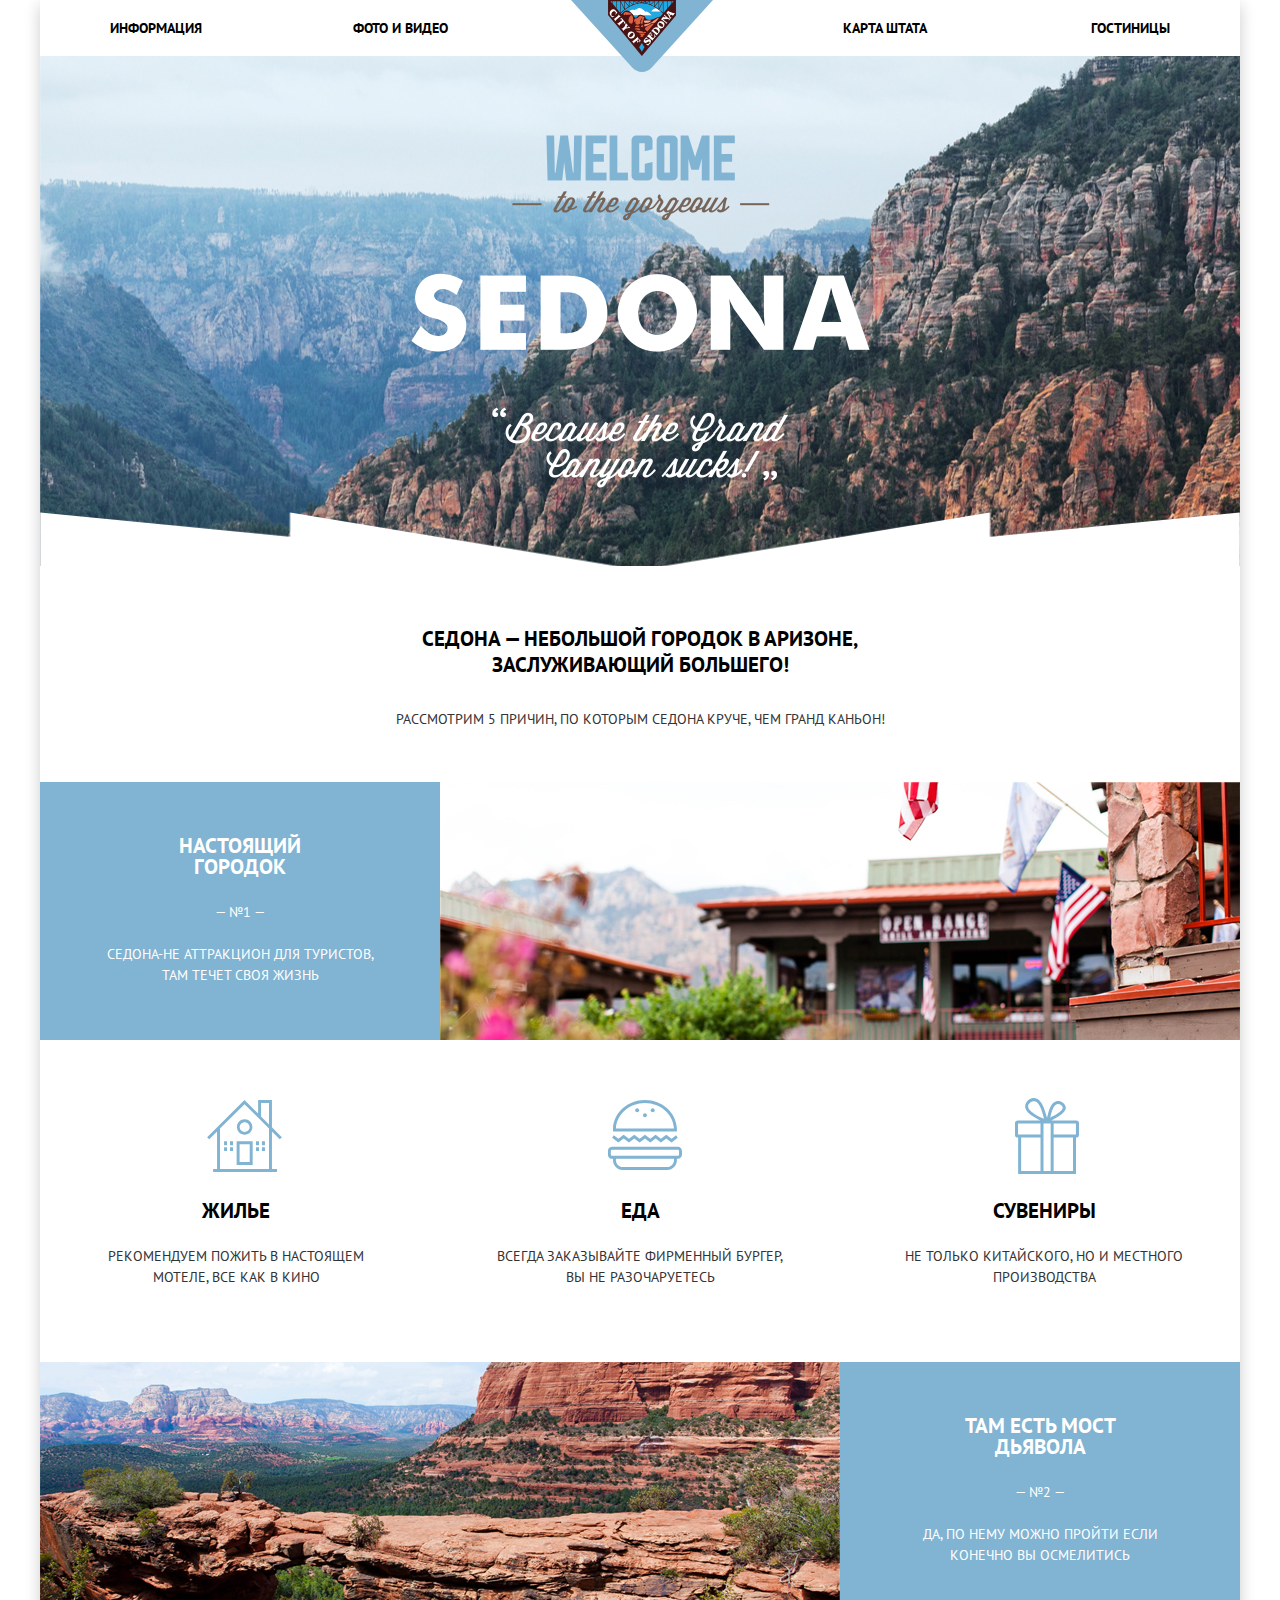
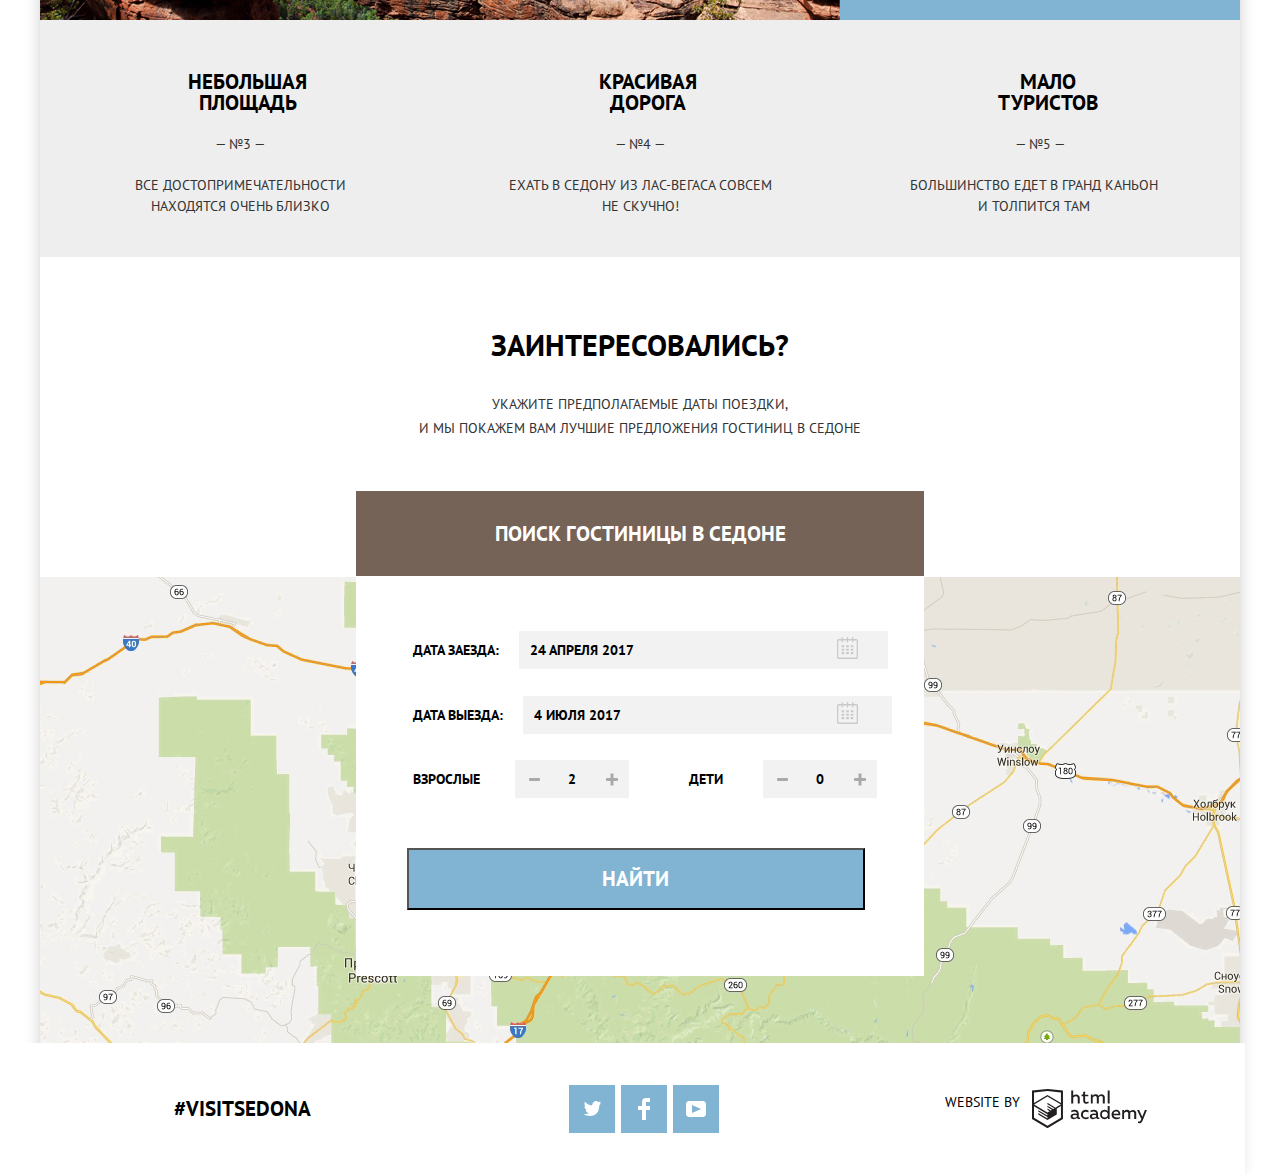
==== index.html @ 325c3c4d "Update index.html" ====
<!DOCTYPE html>
<html lang="ru">
   <head>
      <meta charset="UTF-8">
      <title>sedona</title>
      <link href="https://fonts.googleapis.com/css?family=PT+Sans:400,700&display=swap&subset=cyrillic" rel="stylesheet">
      <link  href="css/normalize.css" rel="stylesheet">
      <link  href="css/style.css" rel="stylesheet">
   </head>
   <body>
      <header class="main-header">
         <div class="main-navigation-wrapper">
            <nav class="main-navigation">
               <ul class="site-navigation">
                  <li class="site-navigation-link"><a href="#">Информация</a></li>
                  <li class="site-navigation-link"><a href="#">Фото и видео</a></li>
                  <li class="site-navigation-link"><a href="#">Карта Штата</a></li>
                  <li class="site-navigation-link"><a href="catalog.html">Гостиницы</a></li>
               </ul>
            </nav>
            <a class="main-header-logo">
            <img src="img/logo-sedona.svg" alt="Логотип Седона">
            </a>
         </div>
      </header>
      <main class="content">
         <h1 class="visually-hidden">"Сайт курортного города Седона"</h1>
         <div class="welcome-block">           
         </div>
         <section class="reasons">
            <h2 class="reasons-title">Седона — небольшой городок в Аризоне, заслуживающий большего!</h2>
            <p class="reasons-text">Расcмотрим 5 причин, по которым седона круче, чем гранд каньон!</p>
         </section>
         <div class="feature-city-info">
            <div class="feature-city">
               <h3 class="feature-city-title">настоящий городок</h3>
               <span class="feature-city-number">— №1 —</span>
               <p class="feature-city-text">седона-не аттракцион для туристов, там течет своя жизнь</p>
            </div>
            <div class="feature-city-picture" aria-label="Местная жизнь"></div>
         </div>
         <div class="feature-item-info">
            <div class="feature-item feature-item-house" >
               <h3 class="feature-title">Жилье</h3>
               <p class="feature-text">Рекомендуем пожить в настоящем мотеле, все как в кино</p>
            </div>
            <div class="feature-item feature-item-present">
               <h3 class="feature-title">Еда</h3>
               <p class="feature-text">Всегда заказывайте фирменный бургер, вы не разочаруетесь</p>
            </div>
            <div class="feature-item feature-item-souvenirs">
               <h3 class="feature-title">Сувениры </h3>
               <p class="feature-text">Не только китайского, но и местного производства </p>
            </div>
         </div>
         <div class="feature-second-info">
            <div class="feature-second-canyon-picture" aria-label="Мост дьявола"></div>
            <div class="feature-second-canyon">
               <h3 class="feature-second-canyon-title">там есть мост дьявола</h3>
               <span class="feature-second-canyon-number">— №2 —</span>
               <p class="feature-second-canyon-text">да, по нему можно пройти если конечно вы осмелитись</p>
            </div>
         </div>
         <div class="feature-second-item-info">
            <div class="feature-second-item">
               <h3 class="feature-second-title">Небольшая площадь</h3>
               <span class="feature-second-number">— №3 —</span>
               <p class="feature-second-text">Все достопримечательности находятся очень близко</p>
            </div>
            <div class="feature-second-item">
               <h3 class="feature-second-title">Красивая дорога</h3>
               <span class="feature-second-number">— №4 —</span>
               <p class="feature-second-text">Ехать в Седону из Лас-Вегаса совсем не скучно!</p>
            </div>
            <div class="feature-second-item">
               <h3 class="feature-second-title">Мало туристов</h3>
               <span class="feature-second-number">— №5 —</span>
               <p class="feature-second-text-tri">Большинство едет в гранд каньон и толпится там </p>
            </div>
         </div>
         <section class="find-hotel">
            <h2 class="visually-hidden">Поиск гостиницы в Седоне</h2>
            <b class="find-hotel-title">Заинтересовались?</b>
            <p class="find-hotel-text">Укажите предполагаемые даты поездки,<br> и мы покажем вам лучшие предложения гостиниц в Седоне</p>
            <div class="modal-hotel-form">
               <button class="find-hotel-button" type="button" aria-label="Закрыть и открыть">Поиск гостиницы в Седоне</button>
               <section class="modal">
                  <h2 class="visually-hidden">Форма поиска гостиницы в Седоне</h2>
                  <form class="hotel-form" action="https://echo.htmlacademy.ru" method="post">
                     <p class="hotel-form-item">
                        <label class="hotel-form-label" for="date-arrival">дата заезда:</label>
                        <input class="hotel-form-input input1" type="text" name="date-arrival" id="date-arrival" placeholder="24 апреля 2017" aria-label="Календарь">
                        <button class="hotel-form-item-calendar-btn" type="button" name="calendar">
                           <svg class="hotel-form-item-calendar-arrival" xmlns="http://www.w3.org/2000/svg" width="21" height="22" viewBox="0 0 21 22">
                              <path d="M19.251 2.025h-2.845V.648c0-.381-.294-.689-.656-.689-.363 0-.656.308-.656.689v1.377h-3.938V.648c0-.381-.294-.689-.655-.689-.363 0-.657.308-.657.689v1.377H5.906V.648c0-.381-.294-.689-.656-.689-.363 0-.657.308-.657.689v1.377H1.75C.784 2.025 0 2.847 0 3.862v16.302C0 21.179.784 22 1.75 22h17.501c.966 0 1.749-.821 1.749-1.836V3.862c0-1.015-.783-1.837-1.749-1.837zm.437 18.139a.448.448 0 0 1-.437.459H1.75a.45.45 0 0 1-.438-.459V3.862a.45.45 0 0 1 .438-.459h2.844v1.378c0 .381.294.689.657.689.362 0 .656-.308.656-.689V3.403h3.938v1.378c0 .381.294.689.657.689.361 0 .655-.308.655-.689V3.403h3.938v1.378c0 .381.293.689.656.689.362 0 .656-.308.656-.689V3.403h2.845c.241 0 .437.206.437.459v16.302z"/>
                              <path d="M4.594 8.225h2.625v2.066H4.594zM4.594 11.668h2.625v2.067H4.594zM4.594 15.112h2.625v2.066H4.594zM9.188 15.112h2.625v2.066H9.188zM9.188 11.668h2.625v2.067H9.188zM9.188 8.225h2.625v2.066H9.188zM13.781 15.112h2.625v2.066h-2.625zM13.781 11.668h2.625v2.067h-2.625zM13.781 8.225h2.625v2.066h-2.625z"/>
                           </svg>
                        </button>
                     </p>
                     <p class="hotel-form-item-info">
                        <label class="hotel-form-label " for="date-departure">Дата выезда:</label>
                        <input class="hotel-form-input input2" type="text" name="date-departure"  id="date-departure" placeholder="4 июля 2017" aria-label="Календарь">
                        <button class="hotel-form-item-calendar-btn" type="button" name="calendar">
                           <svg class="hotel-form-item-calendar-departure" xmlns="http://www.w3.org/2000/svg" height="22" viewBox="0 0 21 22">
                              <path d="M19.251 2.025h-2.845V.648c0-.381-.294-.689-.656-.689-.363 0-.656.308-.656.689v1.377h-3.938V.648c0-.381-.294-.689-.655-.689-.363 0-.657.308-.657.689v1.377H5.906V.648c0-.381-.294-.689-.656-.689-.363 0-.657.308-.657.689v1.377H1.75C.784 2.025 0 2.847 0 3.862v16.302C0 21.179.784 22 1.75 22h17.501c.966 0 1.749-.821 1.749-1.836V3.862c0-1.015-.783-1.837-1.749-1.837zm.437 18.139a.448.448 0 0 1-.437.459H1.75a.45.45 0 0 1-.438-.459V3.862a.45.45 0 0 1 .438-.459h2.844v1.378c0 .381.294.689.657.689.362 0 .656-.308.656-.689V3.403h3.938v1.378c0 .381.294.689.657.689.361 0 .655-.308.655-.689V3.403h3.938v1.378c0 .381.293.689.656.689.362 0 .656-.308.656-.689V3.403h2.845c.241 0 .437.206.437.459v16.302z"/>
                              <path d="M4.594 8.225h2.625v2.066H4.594zM4.594 11.668h2.625v2.067H4.594zM4.594 15.112h2.625v2.066H4.594zM9.188 15.112h2.625v2.066H9.188zM9.188 11.668h2.625v2.067H9.188zM9.188 8.225h2.625v2.066H9.188zM13.781 15.112h2.625v2.066h-2.625zM13.781 11.668h2.625v2.067h-2.625zM13.781 8.225h2.625v2.066h-2.625z"/>
                           </svg>
                        </button>
                     </p>
                     <div class="hotel-form-info">
                        <p class="hotel-form-item-adults">
                           <label class="hotel-form-label" for="adults">взрослые</label>
                        <div class="hotel-form-adults">
                           <button class="hotel-form-button-minus" type="button" aria-label="минус"></button>
                           <input class="hotel-form-input-number" type="text" name="adults" id="adults" placeholder="2">
                           <button class="hotel-form-button-plus" type="button" aria-label="плюс"></button>
                        </div>              
                        <p class="hotel-form-item-children">
                           <label class="hotel-form-label-info" for="children">дети</label>
                        <div class="hotel-form-children">
                           <button class="hotel-form-button-minus" type="button" aria-label="минус"></button>
                           <input class="hotel-form-input-number" type="text" name="children" id="children" placeholder="0">
                           <button class="hotel-form-button-plus" type="button" aria-label="плюс"></button>
                        </div>
                     </div>
                     <button class="hotel-form-submit" type="submit">найти</button>     
                  </form>
                  </section>
            </div>
            <section class="map">
               <h2 class="visually-hidden">Расположение Седоны на карте</h2>
               <div class="map-content" id="map"><span class="visually-hidden">Седона на интерактивной карте</span></div>
               <img class="map-img" src="img/map.jpg" alt="Седона на карте">
            </section>
         </section>
      </main>
      <footer class="main-footer">
         <div class="main-footer-hashtag">
            <a class="main-footer-text" href="#">#visitsedona</a>
         </div>
         <ul class="footer-social">
            <li>
               <a class="social-button" href="#">
                  <span class="visually-hidden">Twitter</span>
                  <svg xmlns="http://www.w3.org/2000/svg" xmlns:xlink="http://www.w3.org/1999/xlink" width="17" height="15" viewBox="0 0 17 15">
                     <path fill="#FFF" d="M10.95.144c1.685-.496 2.984.27 3.577 1.179.673-.231 1.331-.481 2.011-.708a2.345 2.345 0 0 1-.857 1.768c.685.17 1.304-.491 1.304-.491-.169 1-1.006 1.788-1.563 2.024-.231 6.75-3.175 11.217-10.077 11.082h-.446c-.41 0-4.164-.46-4.898-1.887 2.271.196 3.893-.422 4.693-1.177-.96-.3-2.679-.477-2.979-2.95.349.106.564.228 1.19.119C1.705 8.247.374 7.53.448 5.33c.285.328 1.067.536 1.34.472C1.085 5.561-.182 2.442.894.85c1.818 1.854 3.735 3.606 7.152 3.773C8.254 2.33 9.183.793 10.95.144z"/>
                  </svg>
               </a>
            </li>
            <li>
               <a class="social-button" href="#">
                  <span class="visually-hidden">Facebook</span>
                  <svg xmlns="http://www.w3.org/2000/svg" width="12" height="22" viewBox="0 0 12 22">
                     <path fill="#FFF" d="M12 4V0H8a4 4 0 0 0-4 4v4H0v4h4v10h4V12h4V8H8V4h4z"/>
                  </svg>
               </a>
            </li>
            <li>
               <a class="social-button" href="#">
                  <span class="visually-hidden">YouTube</span>
                  <svg xmlns="http://www.w3.org/2000/svg" xmlns:xlink="http://www.w3.org/1999/xlink" width="20" height="16" viewBox="0 0 20 16">
                     <path fill="#FFF" d="M17 0H3C1.35 0 0 1.35 0 3v10c0 1.65 1.35 3 3 3h14c1.65 0 3-1.35 3-3V3c0-1.65-1.35-3-3-3zM6.027 11.998V4.002L15.014 8l-8.987 3.998z"/>
                  </svg>
               </a>
            </li>
         </ul>
         <div class="footer-copyright">
            <span>website by</span>
            <a class="footer-copyright-academy" href="https://htmlacademy.ru/intensive/htmlcss">
               html academy
               <svg id="Layer_1" data-name="Layer 1" xmlns="http://www.w3.org/2000/svg" viewBox="0 0 108.08 36.85">
                  <title>logo-htmlacademy</title>
                  <path d="M44.61,26.88a2,2,0,0,0,.55-0.1v1.33a3.25,3.25,0,0,1-1.18.21,1.67,1.67,0,0,1-1.67-1,4.84,4.84,0,0,1-3.14,1.08c-1.51,0-2.91-.83-2.91-2.55,0-2.13,2-2.79,3.71-2.79a11.08,11.08,0,0,1,2.17.25v-0.3c0-1-.76-1.77-2.19-1.77a7.42,7.42,0,0,0-3,.64v-1.7a10.21,10.21,0,0,1,3.19-.55c2.36,0,3.81,1.12,3.81,3.65v3a0.54,0.54,0,0,0,.49.59h0.17Zm-6.44-1.13A1.35,1.35,0,0,0,39.63,27h0.11a3.39,3.39,0,0,0,2.41-1V24.58a9.72,9.72,0,0,0-1.81-.21c-1,0-2.16.33-2.16,1.38h0Zm12.36-6.11a5,5,0,0,1,2.57.64V22a4.08,4.08,0,0,0-2.3-.7,2.75,2.75,0,1,0,0,5.49,5,5,0,0,0,2.43-.64v1.71a6.27,6.27,0,0,1-2.76.57A4.21,4.21,0,0,1,46,24.51q0-.21,0-0.41a4.32,4.32,0,0,1,4.18-4.46h0.38Zm12.17,7.24a2,2,0,0,0,.55-0.1v1.33a3.25,3.25,0,0,1-1.18.21,1.67,1.67,0,0,1-1.67-1,4.84,4.84,0,0,1-3.14,1.08c-1.51,0-2.91-.83-2.91-2.55,0-2.13,2-2.79,3.71-2.79a11.08,11.08,0,0,1,2.17.25v-0.3c0-1-.76-1.77-2.19-1.77a7.42,7.42,0,0,0-3,.64v-1.7a10.21,10.21,0,0,1,3.19-.55c2.36,0,3.81,1.12,3.81,3.65v3a0.54,0.54,0,0,0,.49.59h0.17Zm-6.44-1.13A1.35,1.35,0,0,0,57.73,27h0.11a3.39,3.39,0,0,0,2.41-1V24.58a9.72,9.72,0,0,0-1.81-.21c-1.06,0-2.16.33-2.16,1.38h0ZM73,16V28.2H71.35V26.88a3.88,3.88,0,0,1-3.19,1.54,4.4,4.4,0,0,1,0-8.78,3.81,3.81,0,0,1,3,1.3V16H73Zm-4.53,5.22a2.76,2.76,0,1,0,0,5.52A2.86,2.86,0,0,0,71.15,25V23A2.91,2.91,0,0,0,68.49,21.27ZM79,19.64c3.31,0,4.46,2.68,3.92,5.09H76.7c0.21,1.5,1.67,2.11,3.19,2.11a6.11,6.11,0,0,0,2.64-.59v1.6a7.14,7.14,0,0,1-3,.57C77,28.42,74.78,27,74.78,24a4.18,4.18,0,0,1,4-4.39H79Zm0.09,1.54a2.28,2.28,0,0,0-2.44,2.1v0.06H81.3A2,2,0,0,0,79.13,21.18Zm5.73,7V19.87h1.65v1a3.81,3.81,0,0,1,2.78-1.27A2.86,2.86,0,0,1,91.89,21a4.12,4.12,0,0,1,2.91-1.33A3.06,3.06,0,0,1,98,23V28.2h-1.9V23.05a1.59,1.59,0,0,0-1.42-1.75H94.42a2.8,2.8,0,0,0-2.07,1.12V28.2h-1.9V23.05A1.59,1.59,0,0,0,89,21.31H88.8a3,3,0,0,0-2.21,1.29v5.63H84.86Zm21.31-8.33h1.9l-3.91,9.46c-0.9,2.17-2.09,2.86-3.35,2.86a4.76,4.76,0,0,1-1.1-.14V30.46a2.86,2.86,0,0,0,.85.12c0.9,0,1.58-.64,2.07-1.9l0.17-.42-4-8.4h2l2.86,6.29ZM38.73,1.46V6.22a3.81,3.81,0,0,1,2.7-1.14,3.25,3.25,0,0,1,3.44,3.4v5.15H43V8.72a1.81,1.81,0,0,0-1.61-2h-0.3a2.93,2.93,0,0,0-2.32,1.39v5.52h-1.9V1.46h1.9ZM49.94,2.31v3h3V6.91h-3v3.81c0,1.1.5,1.46,1.58,1.46a4.49,4.49,0,0,0,1.69-.33v1.6A6.8,6.8,0,0,1,51,13.8a2.55,2.55,0,0,1-2.86-2.74V6.89H46.58V5.26h1.5V2.74Zm5.4,11.31V5.28H57v1A3.81,3.81,0,0,1,59.77,5a2.86,2.86,0,0,1,2.6,1.33A4.12,4.12,0,0,1,65.28,5,3.06,3.06,0,0,1,68.44,8.4v5.21h-1.9V8.46a1.59,1.59,0,0,0-1.42-1.75H64.89a2.8,2.8,0,0,0-2.07,1.12v5.78h-1.9V8.46A1.59,1.59,0,0,0,59.5,6.71H59.27A3,3,0,0,0,57.06,8v5.63H55.34ZM71.17,1.45H73V13.6H71.17V1.45ZM14.71,0H14.55L0,1.54V28.21l14.55,8.66,14.55-8.66V1.54Zm12.5,27.1L14.55,34.64,1.9,27.12V16.18l12.59,7.5V25L5.86,19.9v1.31l8.68,5.21v1.39L5.87,22.65V24l8.68,5.21,8.75-5.24V18.31L27.2,16V27.12Zm0-12.53-3.48,2-1.6,1L14.51,13v1.31L21,18.23H21l-0.14.09-1,.54-5.37-3.2V17l4.24,2.52-1,.67-3.2-1.9v1.31l2.1,1.24L14.5,22.1,2,14.65,14.51,7.11Zm0-1.32L14.49,5.76,1.91,13.25v-10L14.56,1.92,27.21,3.25v10h0Z" transform="translate(0 -0.02)" fill="#231f20"/>
               </svg>
            </a>
         </div>
      </footer>
      <script src="js/script.js"></script>
   </body>
</html>
---- css/style.css ----
body {
   padding: 0px;
   font-family: 'PT Sans', Arial, sans-serif;
   font-size: 14px;
   line-height: 21px;
   text-transform: uppercase;
   width: 1200px;
   margin: 0 auto;
   background-color: #fff;
   box-shadow: 0px 5px 15px 0 rgba(0, 1, 1, 0.2);
}

a {
   text-decoration: none;
}

.main-navigation-wrapper {
   width: 100%;
}

.main-navigation {
   width: 1060px;
   margin: 0 auto;
}

.site-navigation {
   list-style: none;
   margin: 0 auto;
   padding: 15px 0;
   display: flex;
   flex-wrap: wrap;
   text-align: center;
}

.site-navigation-link {
   width: 243px;
}

.site-navigation-link:nth-child(1) {
   text-align: left;
}

.site-navigation-link:nth-child(2) {
   margin-right: 44px;
   text-align: left;
}

.site-navigation-link:nth-child(3) {
   margin-left: 44px;
   text-align: right;
}

.site-navigation-link:nth-child(4) {
   text-align: right;
}

.site-navigation a {
   color: #000000;
   line-height: 26px;
   display: block;
   white-space: nowrap;
}

.site-navigation a:hover {
   color: #81b3d2;
}

.site-navigation a:active {
   color: #b2b2b2;
   position: absolute left;
}

.site-navigation-link {
   font-weight: 700;
   line-height: 26px;
   text-align: center;
}

.main-header-logo {
   position: absolute;
   top: 0;
   left: 50%;
   margin-left: -69px;
   width: 142px;
   height: 71px;
}

.welcome-block {
   min-height: 510px;
   background: url("../img/polygon.png") 50% 101% no-repeat, url("../img/welcome.png") 50% 50% no-repeat, url("../img/first.jpg") 0 20% no-repeat;
   margin-bottom: 60px;
}

.visually-hidden {
   position: absolute;
   clip: rect(0, 0, 0, 0);
   padding: 0;
   border: 0;
   margin: -1px;
   height: 1px;
   width: 1px;
   overflow: hidden;
   white-space: nowrap;
   clip-path: inset(100%);
}

.reasons {
   text-align: center;
   margin-bottom: 50px;
}

.reasons-title {
   font-size: 21px;
   line-height: 26px;
   width: 445px;
   padding: 0;
   margin: 0 auto 28px;
}

.reasons-text {
   font-size: 14px;
   line-height: 26px;
   color: #333333;
   margin: 0;
}

.feature-city-info {
   display: flex;
   margin-bottom: 60px;
   margin: 0;
}

.feature-city {
   padding: 53px 0 54px;
   width: 400px;
   text-align: center;
   background-color: #81b3d2;
}

.feature-city-title {
   font-size: 21px;
   line-height: 21px;
   width: 200px;
   margin: 0 auto;
   padding: 0;
   color: #ffffff;
}

.feature-city-number {
   display: block;
   color: #333333;
   padding-top: 25px;
   padding-bottom: 21px;
   color: #ffffff;
}

.feature-city-text {
   color: #ffffff;
   width: 290px;
   margin: 0 auto;
   padding: 0;
}

.feature-city-picture {
   width: 800px;
   background-image: url("../img/hotel.jpg");
}

.feature-item-info {
   display: flex;
   margin-bottom: 60px;
   justify-content: space-between;
}

.feature-item {
   text-align: center;
   padding-top: 160px;
   position: relative;
   margin: 0;
}

.feature-item-house::before {
   content: "";
   background-image: url(../img/icon-1.svg);
   background-repeat: no-repeat;
   position: absolute;
   top: 60px;
   left: 167px;
   width: 75px;
   height: 72px;
}

.feature-item-present::before {
   content: "";
   background-image: url(../img/icon-2.svg);
   position: absolute;
   background-repeat: no-repeat;
   top: 60px;
   left: 164px;
   width: 75px;
   height: 76px;
}

.feature-item-souvenirs::before {
   content: "";
   background-image: url(../img/icon-3.svg);
   position: absolute;
   background-repeat: no-repeat;
   top: 58px;
   right: 150px;
   width: 75px;
   height: 76px;
}

.feature-title {
   font-size: 21px;
   line-height: 21px;
   display: block;
   width: 125px;
   margin: 0 auto 25px;
}

.feature-text {
   color: #333333;
   width: 292px;
   padding-left: 50px;
   padding-right: 50px;
}

.feature-second-info {
   display: flex;
   text-align: center;
}

.feature-second-canyon {
   width: 400px;
   padding: 53px 0 54px;
   text-align: center;
   background-color: #81b3d2;
}

.feature-second-canyon-title {
   font-size: 21px;
   line-height: 21px;
   width: 151px;
   margin: 0 auto;
   padding: 0;
   color: #ffffff;
}

.feature-second-canyon-number {
   display: block;
   color: #333333;
   padding-top: 25px;
   padding-bottom: 21px;
   color: #ffffff;
}

.feature-second-canyon-text {
   display: inline-table;
   color: #ffffff;
   width: 300px;
   margin: 0 auto;
   padding: 0;
}

.feature-second-canyon-picture {
   width: 800px;
   background-image: url("../img/canyon.jpg");
}

.feature-second-item-info {
   display: flex;
   margin-bottom: 70px;
   justify-content: space-between;
   background-color: #eeeeee;
}

.feature-second-item {
   text-align: center;
   width: 400px;
   margin-bottom: 10px;
   padding: 30px 65px;
}

.feature-second-title {
   font-size: 21px;
   line-height: 21px;
   width: 125px;
   padding-left: 80px;
}

.feature-second-number {
   color: #333333;
}

.feature-second-text {
   color: #333333;
   margin: 0;
   margin-top: 20px;
}

.feature-second-text-tri {
   color: #333333;
   margin: 0;
   width: 258px;
   margin-top: 20px;
}

.find-hotel {
   text-align: center;
}

.find-hotel-title {
   font-size: 30px;
   line-height: 36px;
}

.find-hotel-text {
   line-height: 24px;
   color: #333333;
   content: none;
   padding-top: 15px;
}

.modal-hotel-form {
   position: relative;
   width: 568px;
   margin-left: auto;
   margin-right: auto;
   padding-top: 37px;
   
}

.find-hotel-button {
   font-size: 21px;
   line-height: 26px;
   color: #ffffff;
   text-transform: uppercase;
   background-color: #766357;
   border: none;
   font-weight: 700;
   padding: 30px;
   width: 100%;
}

.find-hotel-button:hover {
   background-color: #604e43;
}

.find-hotel-button:active {
   color: #857871;
}

.hotel-form {
   position: absolute;
   width: 568px;
   margin: 0;
   top: 122px;
   background: #ffffff;
   z-index: 1;
   height: 400px;
}

.hotel-form-item {
   display: flex;
   align-items: center;
   padding-top: 41px;
}

.hotel-form-label {
   line-height: 26px;
   font-weight: 700;
   align-items: center;
   padding-left: 57px;
}

.hotel-form-label-info {
    width: 114px;
    line-height: 26px;
    font-weight: 700;
}

.hotel-form-input::input-placeholder {
   text-transform: uppercase;
}

.hotel-form-input::placeholder {
   color: #000000;
}

.hotel-form-input {
   line-height: 26px;
   font-weight: bold;
   width: 347px;
   height: 38px;
   font-size: 14px;
   padding: 0 11px;
   text-transform: uppercase;
   border: none; 
   margin-left: 20px;
   position: relative;
   background-color: #f2f2f2;

}

.hotel-form-input:hover {
   background-color: #ebebeb;
}

.hotel-form-input:focus {
   background-color: transparent;
   outline: none;
   border: 2px solid #e5e5e5;
}

.hotel-form-item-calendar-btn {
   position: absolute;
   border: none;
    width: 21;
   height: 22;
   right: 60px;
   background-color: transparent;
}

.hotel-form-item-calendar-btn path {
   fill: #cacaca;
}

.hotel-form-item-calendar-btn:hover path {
   fill: #0b0b0b;
}

.hotel-form-item-calendar-btn:active path {
   fill: #81b3d2;
}


.hotel-form-info {
   display: flex;
   align-items: center;
   padding-top: 4px;
}

.hotel-form-item-info {
   display: flex;
   align-items: center;
   margin-top: 27px;
}

.hotel-form-button-minus {
   width: 38px;
   height: 38px;
   border: none;
   background-color: #f2f2f2;
   position: relative;
   font-size: 14px;
}

.hotel-form-button-minus:before {
   content: "";
   position: absolute;
   width: 11px;
   height: 3px;
   border-radius: 1px;
   background-color: #a9a9a9;
   left: 14px;
   top: 18px;
}

.hotel-form-button-minus:hover::before,
.hotel-form-button-minus:hover::after,
.hotel-form-button-minus:focus::before,
.hotel-form-button-minus:focus::after {
  background-color: #000000;
}

.hotel-form-button-minus:active::before,
.hotel-form-button-minus:active::after {
  background-color: #81b3d2;
}


.hotel-form-button-minus:focus:before {
  color:  #81b3d2;
}


.hotel-form-button-plus {
   width: 38px;
   height: 38px;
   border: none;
   background-color: #f2f2f2;
   position: relative;
   font-size: 14px;
}

.hotel-form-button-plus::before {
   content: "";
   position: absolute;
   width: 12px;
   height: 3px;
   background-color: #a9a9a9;
   border-radius: 1px;
   left: 13px;
   top: 18px;
}

.hotel-form-button-plus::after {
    content: "";
   position: absolute;
   width: 12px;
   height: 3px;
   background-color: #a9a9a9;
   left: 13px;
   top: 18px;
   transform: rotate(90deg);
}

.hotel-form-button-plus:hover::before,
.hotel-form-button-plus:hover::after,
.hotel-form-button-plus:focus::before,
.hotel-form-button-plus:focus::after {
  background-color: #000000;
}

.hotel-form-button-plus:active::before,
.hotel-form-button-plus:active::after {
  background-color: #81b3d2;
}


.hotel-form-item-adults {
   display: flex;
}

.hotel-form-adults {
   width: 114px;
   display: flex;
   margin-left: 35px;
}

.hotel-form-input-number::placeholder {
   color: #000000;
}

.hotel-form-input-number {
   width: 38px;
   border: none;
   font-weight: bold;
   background-color: #f2f2f2;
   text-align: center;
}

.hotel-form-item-children {
   display: flex;
   margin-left: 20px; 
}

.hotel-form-children {
   width: 114px;
   display: flex;
}


.hotel-form-submit {
   font-size: 21px;
   line-height: 26px;
   color: #ffffff;
   text-transform: uppercase;
   background-color: #81b3d2;
   font-weight: 700;
   margin-top: 42px;
   padding: 16px 48px;
   width: 458px;
   margin-right: 9\px;

}

.hotel-form-submit:hover {
   background-color: #669ec0;
}

.hotel-form-submit:active {
   color: #88b6d1;
}

.search__map-wrapper {
  margin-top: 47px;
  overflow: hidden;
}

.map {
  position: relative;
  min-height: 593px;
  background-color: #f2f2f2;
  overflow-x: hidden;
}

.map-content {
  width: 100%;
  height: 100%;
  min-height: 593px;
}

.map-img {
  position: absolute;
  top: 0;
  display: block;
  width: 1200px;
  max-width: inherit;
  height: 593px;
}

.main-footer {
   position: absolute;
   display: flex;
   margin-top: 10px;
   padding: 22px 0;
   align-items: center;
   z-index: 1;
   height: 87px;
   margin: -127px;
   padding-left: 128px;
   background-color: #ffffff;
}

.main-footer-catalog {
   display: flex;
   margin-top: 15px;
   height: 87px;
   align-items: center;
}

.main-footer-hashtag {
   width: 400px;
   margin: 0 auto;
}

.main-footer-text {
   font-size: 21px;
   line-height: 26px;
   color: #000000;
   font-weight: 700;
   margin-left: 133px;
}

.footer-social ul {
   margin: 0;
}

.footer-social {
   list-style: none;
   width: 400px;
   display: flex;
   flex-wrap: wrap;
   padding: 0;
   list-style: none;
   margin: 0 auto;
   justify-content: center;
}

.social-button {
   display: flex;
   align-items: center;
   justify-content: center;
   width: 46px;
   height: 48px;
   margin-left: 6px;
   background-color: #81b3d2;
}

.footer-social a:hover {
   background-color: #669ec0;
}

.hotel-form-submit a:active {
   background-color: #5496bd;
}

.footer-copyright {
   width: 300px;
   margin: 0 auto;
   display: flex;
   margin-left: 104px;
}

.footer-copyright-academy {
   width: 115px;
   height: 40px;
   display: block;
   font-size: 0;
   margin-left: 12px;
}


.social-button {
   color: #ffffff;
}

.footer-copyright {
   text-align: center;
   line-height: 26px;

}

.footer-copyright-academy:hover path {
   fill: #81b3d2;
}

.footer-copyright-academy:active path {
   fill: #bdbbbc;
}


.filters {
   display: flex;
   background-image: url(../img/filter.jpg);
   height: 215px;
   color: #ffffff;
}

.filters-options {
   padding: 28px 45px 35px 72px;
}

.filters-options-title {
   line-height: 21px;
   font-size: 16px;
   margin-left: 3px;
}

.filters-options-item label {
   position: relative;
   display: block;
   cursor: pointer;
   user-select: none;
}

.filter-input-checkbox:checked+label::after {
   content: "";
   position: absolute;
   top: -1px;
   left: -38px;
   width: 32px;
   height: 25px;
   background-image: url("../img/checkbox-on.svg");
   background-repeat: no-repeat;
   background-position: 0 0;
}

.filters-options-label::after {
   content: "";
   position: absolute;
   top: -1px;
   left: -38px;
   width: 32px;
   height: 25px;
   background-image: url("../img/checkbox-off.svg");
   background-repeat: no-repeat;
   background-position: 0 0;
}

.filters-options-item {
   margin-left: 40px;
   margin-top: 24px;
}

.filters-options-label {
   font-size: 16px;
}

.filter-range {
   width: 330px;
   text-transform: uppercase;
   margin-left: auto;
   padding-top: 26px;
   padding-right: 72px;
}

.filter-range-title {
   margin-bottom: 9px;
   font-weight: bold;
   font-size: 16px;
   line-height: 21px;
}

.filters-options-input {
   display: none;
}

.hotel-form-input:focus {
    height: 34px;
    padding: 0 9px;
}

.price-controls {
   position: relative;
   height: 36px;
   margin-bottom: 20px;
   font-size: 0;
   border: 2px solid #ffffff;
   border-radius: 2px;
}

.price-controls::after {
   content: "";
   position: absolute;
   top: 50%;
   left: 50%;
   width: 2px;
   height: 22px;
   background: #ffffff;
   transform: translate(-50%, -50%);
}

.price-controls label {
   display: inline-block;
   font-size: 14px;
   line-height: 38px;
   vertical-align: top;
   cursor: pointer;
}

.price-controls .min-price,
.price-controls .max-price {
   width: 90px;
   padding-left: 65px;
}

.price-controls input {
   width: 50px;
   margin: 0;
   color: inherit;
   font: inherit;
   background: none;
   border: none;
}

.range-controls {
   position: relative;
   margin-bottom: 32px;
}

.range-controls .scale {
   height: 2px;
   background: rgba(255, 255, 255, 0.3);
}

.range-controls .bar {
   width: 80%;
   height: 2px;
   background: #ffffff;
}

.range-toggle {
   position: absolute;
   top: -9px;
   width: 4px;
   height: 4px;
   background: #ababab;
   border: 8px solid #ffffff;
   border-radius: 50%;
   box-shadow: 0 2px 1px 0 rgba(0, 1, 1, 0.2);
   cursor: pointer;
}

.range-toggle:hover {
   background: #1c4f80;
}

.range-toggle-min {
   left: 0;
}

.range-toggle-max {
   left: 80%;
}

.btn-transparent {
   display: block;
   margin: 0 auto;
   padding: 6px 35px;
   font-size: 14px;
   line-height: 20px;
   color: #ffffff;
   text-transform: uppercase;
   background: transparent;
   border: 2px solid #ffffff;
   border-radius: 2px;
   cursor: pointer;
}

.btn-transparent:hover {
   color: #000000;
   background: #ffffff;
}

.site-navigation-link.active a {
   color: #766357;
}

.hotels {
   display: flex;
   height: 86px;
   padding-left: 73px;
   padding-top: 12px;
   align-items: baseline;
}

.hotels-sort {
   display: flex;
   align-items: center;
   font-size: 26px;
   line-height: 26px;
}

.hotels-sort-title {
   font-size: 21px;
   line-height: 26px;
   font-weight: bold;
}

.hotels-sort-count {
   font-weight: bold;
   font-size: 21px;
   padding-left: 5px;
}

.hotels-sort-list {
   list-style: none;
   display: block;
   display: flex;
   padding: 0;
   margin-left: 10px;
   align-items: baseline;
}

.hotels-sort-list-title {
   font-size: 12px;
   font-weight: 400;
   padding-left: 49px;
}

.hotels-sort-list li:nth-child(2) {
   margin: -29px;
}

.hotels-sort-list li:nth-child(3) {
   margin: 8px;
}


.hotels-sort-item a {
   font-size: 12px;
   color: rgba(0, 0, 0, 0.3);
   margin: 0 30px;
   border-bottom: 1px dotted #81b3d2;
   padding: 30px 0 0 0px;
}

.hotels-sort-link.active {
    color: #81b3d2;
    border-bottom: none;
}

.hotels-sort-link.active {
   color: #81b3d2;
}

.hotels-sort-item a:hover {
   color: #81b3d2;
}

.hotels-sort-item a:active {
   color: #000000;
}

.hotels-sort-updown {
   margin-left: auto;
   padding-right: 73px;
}

.hotels-sort-updown a:last-child {
   display: inline-block;
   vertical-align: baseline;
   margin-left: 12px;
}

.hotels-sort-updown path {
   fill: #cacaca;
}

.hotels-sort-updown-up:hover path {
   fill: #231f20;
}

.hotels-sort-updown-up:active path {
   fill: #81b3d2;
}

.hotels-sort-updown-down.active path {
   fill: #81b3d2;
}

.hotels-sort-updown-down:hover path {
   fill: #231f20;
}

.hotels-sort-updown-down:active path {
   fill: #81b3d2;
}

.catalog-list {
   margin: 0;
   padding: 0;
}

.catalog-item {
   display: flex;
   list-style: none;
   padding: 30px 74px;
   padding-top: 23px;
   padding-bottom: 29px;
   border-top: 1px solid #e5e5e5;
   border-bottom: 1px solid #e5e5e5;
}

.catalog-item:nth-child(1) {
   border-top: 1px solid #e5e5e5;
}

.catalog-item-photo {
   width: 136px;
   height: 90px;
}

.catalog-item-title-opisaniye {
   margin-left: 30px;
}

.catalog-item-title {
   font-size: 21px;
   line-height: 26px;
   font-weight: bold;
   margin: -5px auto;
   margin-bottom: 8px;
}

.catalog-item-title a {
   color: #000000;
}

.catalog-item-title a:hover {
   color: #81b3d2;
}

.catalog-item-title a:active {
   color: #b2b2b2;
}

.catalog-item-hotel {
   color: #333333;
}

.catalog-item-price {
   color: #333333;
   padding-left: 35px;
}

.catalog-item-links {
   display: flex;
   padding-top: 12px;
}

.catalog-item-more {
   font-size: 14px;
   line-height: 21px;
   color: #ffffff;
   text-transform: uppercase;
   background-color: #81b3d2;
   border: none;
   height: 17px;
   font-weight: bold;
   display: block;
   margin-right: 3px;
   padding: 6px 18px;
}

.catalog-item-book {
   font-size: 14px;
   line-height: 21px;
   color: #ffffff;
   text-transform: uppercase;
   background-color: #766357;
   border: none;
   height: 17px;
   font-weight: bold;
   display: block;
   padding: 6px 16px;
}

.catalog-item-more:hover {
   background-color: #669ec0;
}

.catalog-item-more:active {
   color: #88b6d1;
}

.catalog-item-rating {
   min-height: 95px;
   padding-right: 73px;
   padding-left: 522px;
   display: flex;
   flex-direction: column;
   justify-content: space-around;
   align-items: flex-end;
}

.catalog-item-rating-star {
   order: -1;
   display: flex;

}

.catalog-item-rating-star-img {
   width: 18px;
   height: 17px;
   background-image: url("../img/star.svg");
   background-repeat: no-repeat;
   padding-left: 5px;
}

.catalog-item-rating b {
   width: 110px;
   height: 27px;
   text-align: center;
   font-weight: normal;
   font-size: 14px;
   line-height: 21px;
   color: #666666;
   background-color: #f2f2f2;
   display: flex;
   align-items: center;
   justify-content: center;
   margin-top: 35px;
}


.catalog-item-book:hover {
   background-color: #604e43;
}

.catalog-item-book:active {
   color: #857871;
}
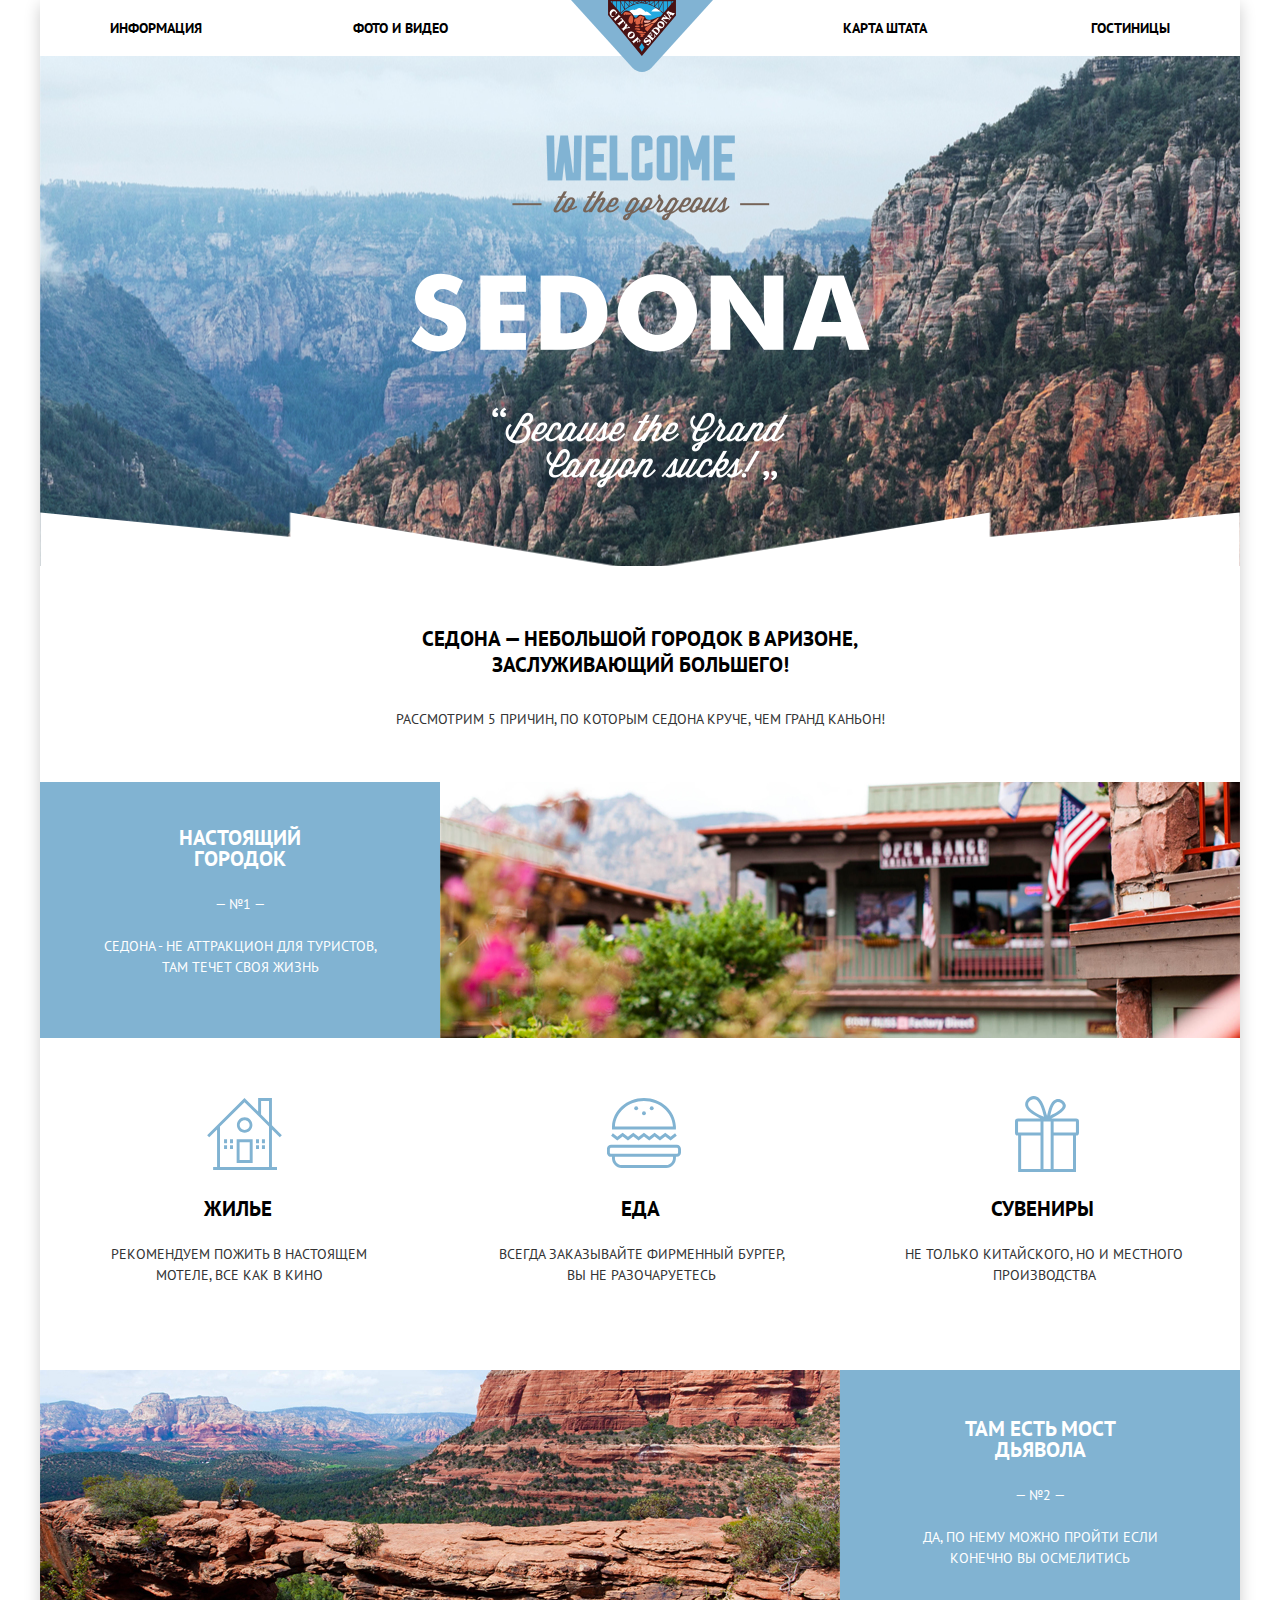
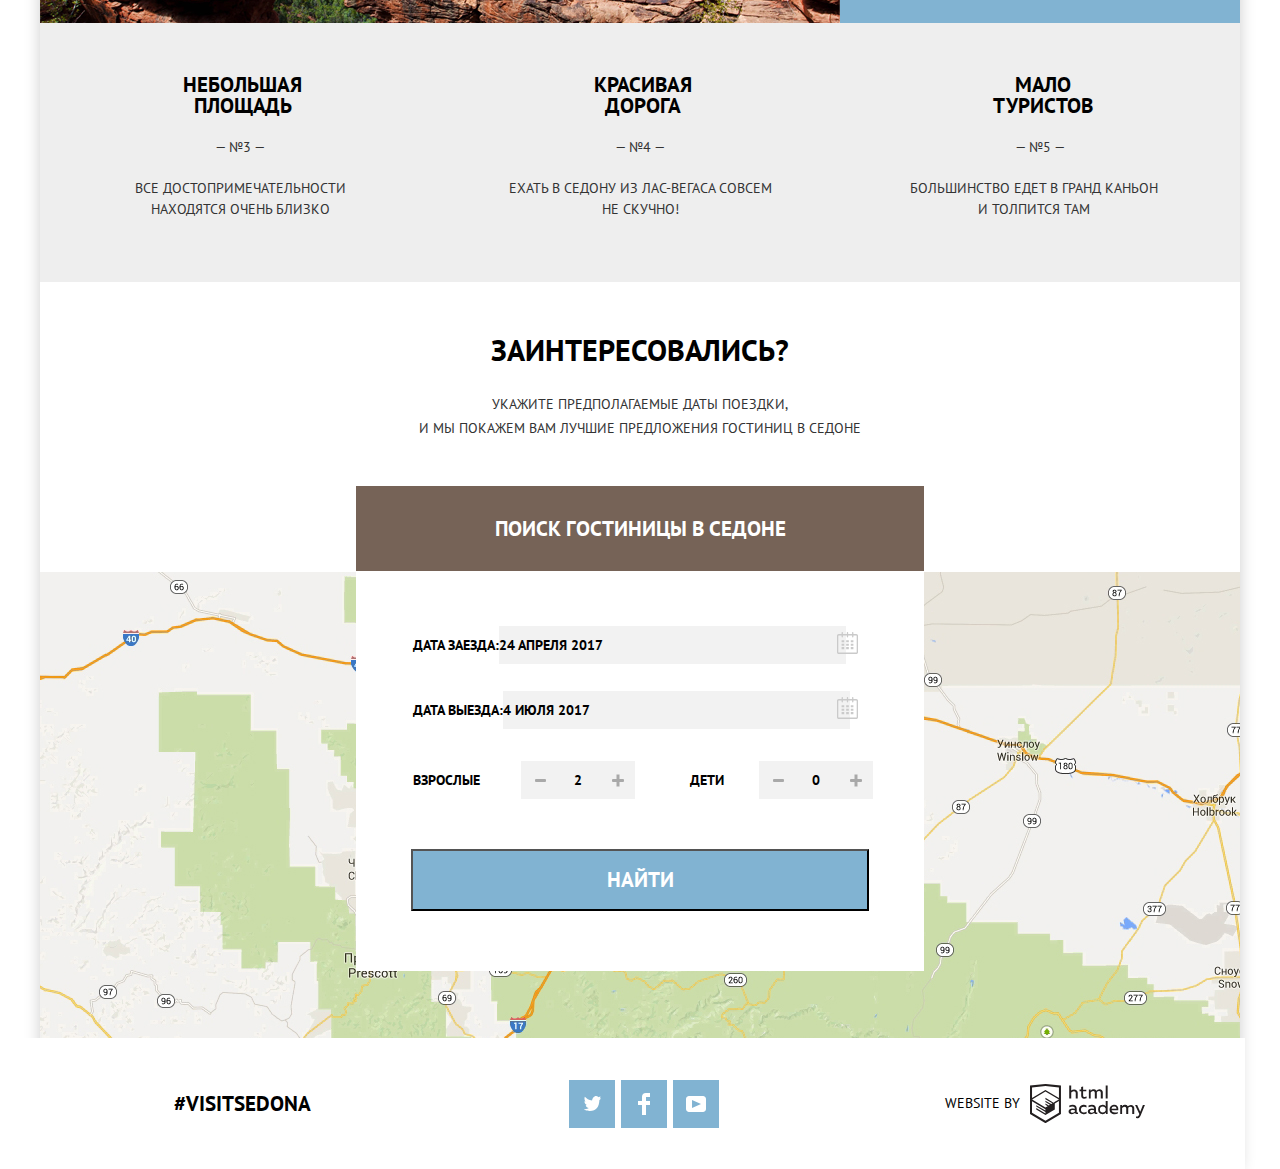
==== commit d5ba9087: "Update index.html" ====
--- a/index.html
+++ b/index.html
@@ -35,7 +35,7 @@
             <div class="feature-city">
                <h3 class="feature-city-title">настоящий городок</h3>
                <span class="feature-city-number">— №1 —</span>
-               <p class="feature-city-text">седона-не аттракцион для туристов, там течет своя жизнь</p>
+               <p class="feature-city-text">седона - не аттракцион для туристов, там течет своя жизнь</p>
             </div>
             <div class="feature-city-picture" aria-label="Местная жизнь"></div>
          </div>
@@ -167,7 +167,6 @@
          <div class="footer-copyright">
             <span>website by</span>
             <a class="footer-copyright-academy" href="https://htmlacademy.ru/intensive/htmlcss">
-               html academy
                <svg id="Layer_1" data-name="Layer 1" xmlns="http://www.w3.org/2000/svg" viewBox="0 0 108.08 36.85">
                   <title>logo-htmlacademy</title>
                   <path d="M44.61,26.88a2,2,0,0,0,.55-0.1v1.33a3.25,3.25,0,0,1-1.18.21,1.67,1.67,0,0,1-1.67-1,4.84,4.84,0,0,1-3.14,1.08c-1.51,0-2.91-.83-2.91-2.55,0-2.13,2-2.79,3.71-2.79a11.08,11.08,0,0,1,2.17.25v-0.3c0-1-.76-1.77-2.19-1.77a7.42,7.42,0,0,0-3,.64v-1.7a10.21,10.21,0,0,1,3.19-.55c2.36,0,3.81,1.12,3.81,3.65v3a0.54,0.54,0,0,0,.49.59h0.17Zm-6.44-1.13A1.35,1.35,0,0,0,39.63,27h0.11a3.39,3.39,0,0,0,2.41-1V24.58a9.72,9.72,0,0,0-1.81-.21c-1,0-2.16.33-2.16,1.38h0Zm12.36-6.11a5,5,0,0,1,2.57.64V22a4.08,4.08,0,0,0-2.3-.7,2.75,2.75,0,1,0,0,5.49,5,5,0,0,0,2.43-.64v1.71a6.27,6.27,0,0,1-2.76.57A4.21,4.21,0,0,1,46,24.51q0-.21,0-0.41a4.32,4.32,0,0,1,4.18-4.46h0.38Zm12.17,7.24a2,2,0,0,0,.55-0.1v1.33a3.25,3.25,0,0,1-1.18.21,1.67,1.67,0,0,1-1.67-1,4.84,4.84,0,0,1-3.14,1.08c-1.51,0-2.91-.83-2.91-2.55,0-2.13,2-2.79,3.71-2.79a11.08,11.08,0,0,1,2.17.25v-0.3c0-1-.76-1.77-2.19-1.77a7.42,7.42,0,0,0-3,.64v-1.7a10.21,10.21,0,0,1,3.19-.55c2.36,0,3.81,1.12,3.81,3.65v3a0.54,0.54,0,0,0,.49.59h0.17Zm-6.44-1.13A1.35,1.35,0,0,0,57.73,27h0.11a3.39,3.39,0,0,0,2.41-1V24.58a9.72,9.72,0,0,0-1.81-.21c-1.06,0-2.16.33-2.16,1.38h0ZM73,16V28.2H71.35V26.88a3.88,3.88,0,0,1-3.19,1.54,4.4,4.4,0,0,1,0-8.78,3.81,3.81,0,0,1,3,1.3V16H73Zm-4.53,5.22a2.76,2.76,0,1,0,0,5.52A2.86,2.86,0,0,0,71.15,25V23A2.91,2.91,0,0,0,68.49,21.27ZM79,19.64c3.31,0,4.46,2.68,3.92,5.09H76.7c0.21,1.5,1.67,2.11,3.19,2.11a6.11,6.11,0,0,0,2.64-.59v1.6a7.14,7.14,0,0,1-3,.57C77,28.42,74.78,27,74.78,24a4.18,4.18,0,0,1,4-4.39H79Zm0.09,1.54a2.28,2.28,0,0,0-2.44,2.1v0.06H81.3A2,2,0,0,0,79.13,21.18Zm5.73,7V19.87h1.65v1a3.81,3.81,0,0,1,2.78-1.27A2.86,2.86,0,0,1,91.89,21a4.12,4.12,0,0,1,2.91-1.33A3.06,3.06,0,0,1,98,23V28.2h-1.9V23.05a1.59,1.59,0,0,0-1.42-1.75H94.42a2.8,2.8,0,0,0-2.07,1.12V28.2h-1.9V23.05A1.59,1.59,0,0,0,89,21.31H88.8a3,3,0,0,0-2.21,1.29v5.63H84.86Zm21.31-8.33h1.9l-3.91,9.46c-0.9,2.17-2.09,2.86-3.35,2.86a4.76,4.76,0,0,1-1.1-.14V30.46a2.86,2.86,0,0,0,.85.12c0.9,0,1.58-.64,2.07-1.9l0.17-.42-4-8.4h2l2.86,6.29ZM38.73,1.46V6.22a3.81,3.81,0,0,1,2.7-1.14,3.25,3.25,0,0,1,3.44,3.4v5.15H43V8.72a1.81,1.81,0,0,0-1.61-2h-0.3a2.93,2.93,0,0,0-2.32,1.39v5.52h-1.9V1.46h1.9ZM49.94,2.31v3h3V6.91h-3v3.81c0,1.1.5,1.46,1.58,1.46a4.49,4.49,0,0,0,1.69-.33v1.6A6.8,6.8,0,0,1,51,13.8a2.55,2.55,0,0,1-2.86-2.74V6.89H46.58V5.26h1.5V2.74Zm5.4,11.31V5.28H57v1A3.81,3.81,0,0,1,59.77,5a2.86,2.86,0,0,1,2.6,1.33A4.12,4.12,0,0,1,65.28,5,3.06,3.06,0,0,1,68.44,8.4v5.21h-1.9V8.46a1.59,1.59,0,0,0-1.42-1.75H64.89a2.8,2.8,0,0,0-2.07,1.12v5.78h-1.9V8.46A1.59,1.59,0,0,0,59.5,6.71H59.27A3,3,0,0,0,57.06,8v5.63H55.34ZM71.17,1.45H73V13.6H71.17V1.45ZM14.71,0H14.55L0,1.54V28.21l14.55,8.66,14.55-8.66V1.54Zm12.5,27.1L14.55,34.64,1.9,27.12V16.18l12.59,7.5V25L5.86,19.9v1.31l8.68,5.21v1.39L5.87,22.65V24l8.68,5.21,8.75-5.24V18.31L27.2,16V27.12Zm0-12.53-3.48,2-1.6,1L14.51,13v1.31L21,18.23H21l-0.14.09-1,.54-5.37-3.2V17l4.24,2.52-1,.67-3.2-1.9v1.31l2.1,1.24L14.5,22.1,2,14.65,14.51,7.11Zm0-1.32L14.49,5.76,1.91,13.25v-10L14.56,1.92,27.21,3.25v10h0Z" transform="translate(0 -0.02)" fill="#231f20"/>
--- a/css/style.css
+++ b/css/style.css
@@ -127,11 +127,11 @@
 .feature-city-info {
    display: flex;
    margin-bottom: 60px;
+   height: 256px;
    margin: 0;
 }
 
 .feature-city {
-   padding: 53px 0 54px;
    width: 400px;
    text-align: center;
    background-color: #81b3d2;
@@ -144,6 +144,7 @@
    margin: 0 auto;
    padding: 0;
    color: #ffffff;
+   padding-top: 45px;
 }
 
 .feature-city-number {
@@ -163,12 +164,12 @@
 
 .feature-city-picture {
    width: 800px;
-   background-image: url("../img/hotel.jpg");
+   background: url("../img/hotel.jpg") 50% 51%;
 }
 
 .feature-item-info {
    display: flex;
-   margin-bottom: 60px;
+   margin-bottom: 70px;
    justify-content: space-between;
 }
 
@@ -223,7 +224,7 @@
 .feature-text {
    color: #333333;
    width: 292px;
-   padding-left: 50px;
+   padding-left: 53px;
    padding-right: 50px;
 }
 
@@ -234,7 +235,7 @@
 
 .feature-second-canyon {
    width: 400px;
-   padding: 53px 0 54px;
+   padding: 48px 0 54px;
    text-align: center;
    background-color: #81b3d2;
 }
@@ -274,12 +275,13 @@
    margin-bottom: 70px;
    justify-content: space-between;
    background-color: #eeeeee;
+   margin: 0;
+   padding-bottom: 32px;
 }
 
 .feature-second-item {
    text-align: center;
    width: 400px;
-   margin-bottom: 10px;
    padding: 30px 65px;
 }
 
@@ -287,7 +289,7 @@
    font-size: 21px;
    line-height: 21px;
    width: 125px;
-   padding-left: 80px;
+   padding-left: 75px;
 }
 
 .feature-second-number {
@@ -309,6 +311,7 @@
 
 .find-hotel {
    text-align: center;
+   padding-top: 50px;
 }
 
 .find-hotel-title {
@@ -320,7 +323,7 @@
    line-height: 24px;
    color: #333333;
    content: none;
-   padding-top: 15px;
+   padding-top: 10px;
 }
 
 .modal-hotel-form {
@@ -328,8 +331,7 @@
    width: 568px;
    margin-left: auto;
    margin-right: auto;
-   padding-top: 37px;
-   
+   padding-top: 32px;
 }
 
 .find-hotel-button {
@@ -353,15 +355,36 @@
 }
 
 .hotel-form {
+   -webkit-transition: 0.6s;
+   -o-transition: 0.6s;
+   transition: 0.6s;
+   -webkit-transform: scaley(1);
+   -ms-transform: scaley(1);
+   transform: scaley(1);
+   -webkit-transform-origin: 50% 0;
+   -ms-transform-origin: 50% 0;
+   transform-origin: 50% 0;
    position: absolute;
    width: 568px;
    margin: 0;
-   top: 122px;
+   top: 117px;
    background: #ffffff;
    z-index: 1;
    height: 400px;
 }
 
+.modal-show {
+   display: block;
+   -webkit-transform: scaley(0);
+   -ms-transform: scaley(0);
+   transform: scaley(0);
+}
+
+.modal-error {
+   -webkit-animation: shake 0.7s;
+   animation: shake 0.7s;
+}
+
 .hotel-form-item {
    display: flex;
    align-items: center;
@@ -376,9 +399,9 @@
 }
 
 .hotel-form-label-info {
-    width: 114px;
-    line-height: 26px;
-    font-weight: 700;
+   width: 114px;
+   line-height: 26px;
+   font-weight: 700;
 }
 
 .hotel-form-input::input-placeholder {
@@ -397,11 +420,11 @@
    font-size: 14px;
    padding: 0 11px;
    text-transform: uppercase;
-   border: none; 
-   margin-left: 20px;
+   border: none;
+   padding-left: 36px;
+   padding: 0;
    position: relative;
    background-color: #f2f2f2;
-
 }
 
 .hotel-form-input:hover {
@@ -417,7 +440,7 @@
 .hotel-form-item-calendar-btn {
    position: absolute;
    border: none;
-    width: 21;
+   width: 21;
    height: 22;
    right: 60px;
    background-color: transparent;
@@ -435,11 +458,10 @@
    fill: #81b3d2;
 }
 
-
 .hotel-form-info {
    display: flex;
    align-items: center;
-   padding-top: 4px;
+   padding-top: 10px;
 }
 
 .hotel-form-item-info {
@@ -472,19 +494,17 @@
 .hotel-form-button-minus:hover::after,
 .hotel-form-button-minus:focus::before,
 .hotel-form-button-minus:focus::after {
-  background-color: #000000;
+   background-color: #000000;
 }
 
 .hotel-form-button-minus:active::before,
 .hotel-form-button-minus:active::after {
-  background-color: #81b3d2;
-}
-
+   background-color: #81b3d2;
+}
 
 .hotel-form-button-minus:focus:before {
-  color:  #81b3d2;
-}
-
+   color: #81b3d2;
+}
 
 .hotel-form-button-plus {
    width: 38px;
@@ -507,7 +527,7 @@
 }
 
 .hotel-form-button-plus::after {
-    content: "";
+   content: "";
    position: absolute;
    width: 12px;
    height: 3px;
@@ -521,14 +541,13 @@
 .hotel-form-button-plus:hover::after,
 .hotel-form-button-plus:focus::before,
 .hotel-form-button-plus:focus::after {
-  background-color: #000000;
+   background-color: #000000;
 }
 
 .hotel-form-button-plus:active::before,
 .hotel-form-button-plus:active::after {
-  background-color: #81b3d2;
-}
-
+   background-color: #81b3d2;
+}
 
 .hotel-form-item-adults {
    display: flex;
@@ -537,7 +556,7 @@
 .hotel-form-adults {
    width: 114px;
    display: flex;
-   margin-left: 35px;
+   margin-left: 41px;
 }
 
 .hotel-form-input-number::placeholder {
@@ -554,14 +573,14 @@
 
 .hotel-form-item-children {
    display: flex;
-   margin-left: 20px; 
+   margin-left: 15px;
 }
 
 .hotel-form-children {
    width: 114px;
    display: flex;
-}
-
+   margin-left: -5px;
+}
 
 .hotel-form-submit {
    font-size: 21px;
@@ -573,8 +592,6 @@
    margin-top: 42px;
    padding: 16px 48px;
    width: 458px;
-   margin-right: 9\px;
-
 }
 
 .hotel-form-submit:hover {
@@ -586,30 +603,30 @@
 }
 
 .search__map-wrapper {
-  margin-top: 47px;
-  overflow: hidden;
+   margin-top: 47px;
+   overflow: hidden;
 }
 
 .map {
-  position: relative;
-  min-height: 593px;
-  background-color: #f2f2f2;
-  overflow-x: hidden;
+   position: relative;
+   min-height: 593px;
+   background-color: #f2f2f2;
+   overflow-x: hidden;
 }
 
 .map-content {
-  width: 100%;
-  height: 100%;
-  min-height: 593px;
+   width: 100%;
+   height: 100%;
+   min-height: 593px;
 }
 
 .map-img {
-  position: absolute;
-  top: 0;
-  display: block;
-  width: 1200px;
-  max-width: inherit;
-  height: 593px;
+   position: absolute;
+   top: 0;
+   display: block;
+   width: 1200px;
+   max-width: inherit;
+   height: 593px;
 }
 
 .main-footer {
@@ -683,6 +700,8 @@
    margin: 0 auto;
    display: flex;
    margin-left: 104px;
+   text-align: center;
+   line-height: 26px;
 }
 
 .footer-copyright-academy {
@@ -690,18 +709,15 @@
    height: 40px;
    display: block;
    font-size: 0;
-   margin-left: 12px;
-}
-
+   margin-left: 10px;
+}
+
+.footer-copyright span {
+      padding-top: 6px;
+}
 
 .social-button {
    color: #ffffff;
-}
-
-.footer-copyright {
-   text-align: center;
-   line-height: 26px;
-
 }
 
 .footer-copyright-academy:hover path {
@@ -711,7 +727,6 @@
 .footer-copyright-academy:active path {
    fill: #bdbbbc;
 }
-
 
 .filters {
    display: flex;
@@ -774,8 +789,8 @@
    width: 330px;
    text-transform: uppercase;
    margin-left: auto;
-   padding-top: 26px;
-   padding-right: 72px;
+   padding-top: 28px;
+   padding-right: 60px;
 }
 
 .filter-range-title {
@@ -790,8 +805,8 @@
 }
 
 .hotel-form-input:focus {
-    height: 34px;
-    padding: 0 9px;
+   height: 34px;
+   padding: 0 9px;
 }
 
 .price-controls {
@@ -824,7 +839,7 @@
 
 .price-controls .min-price,
 .price-controls .max-price {
-   width: 90px;
+   width: 85px;
    padding-left: 65px;
 }
 
@@ -879,8 +894,8 @@
 
 .btn-transparent {
    display: block;
-   margin: 0 auto;
-   padding: 6px 35px;
+   margin-left: 89px;
+   padding: 6px 30px;
    font-size: 14px;
    line-height: 20px;
    color: #ffffff;
@@ -902,9 +917,9 @@
 
 .hotels {
    display: flex;
-   height: 86px;
    padding-left: 73px;
    padding-top: 12px;
+   padding-bottom: 18px;
    align-items: baseline;
 }
 
@@ -949,7 +964,6 @@
 .hotels-sort-list li:nth-child(3) {
    margin: 8px;
 }
-
 
 .hotels-sort-item a {
    font-size: 12px;
@@ -960,8 +974,8 @@
 }
 
 .hotels-sort-link.active {
-    color: #81b3d2;
-    border-bottom: none;
+   color: #81b3d2;
+   border-bottom: none;
 }
 
 .hotels-sort-link.active {
@@ -1065,8 +1079,11 @@
 
 .catalog-item-price {
    color: #333333;
-   padding-left: 35px;
-}
+   display: inline-block;
+   width: 142px;
+   text-align: center;
+}
+
 
 .catalog-item-links {
    display: flex;
@@ -1084,7 +1101,7 @@
    font-weight: bold;
    display: block;
    margin-right: 3px;
-   padding: 6px 18px;
+   padding: 5px 18px;
 }
 
 .catalog-item-book {
@@ -1097,7 +1114,7 @@
    height: 17px;
    font-weight: bold;
    display: block;
-   padding: 6px 16px;
+   padding: 5px 16px;
 }
 
 .catalog-item-more:hover {
@@ -1111,7 +1128,7 @@
 .catalog-item-rating {
    min-height: 95px;
    padding-right: 73px;
-   padding-left: 522px;
+   padding-left: 527px;
    display: flex;
    flex-direction: column;
    justify-content: space-around;
@@ -1121,7 +1138,7 @@
 .catalog-item-rating-star {
    order: -1;
    display: flex;
-
+   margin: -5px;
 }
 
 .catalog-item-rating-star-img {
@@ -1147,7 +1164,6 @@
    margin-top: 35px;
 }
 
-
 .catalog-item-book:hover {
    background-color: #604e43;
 }
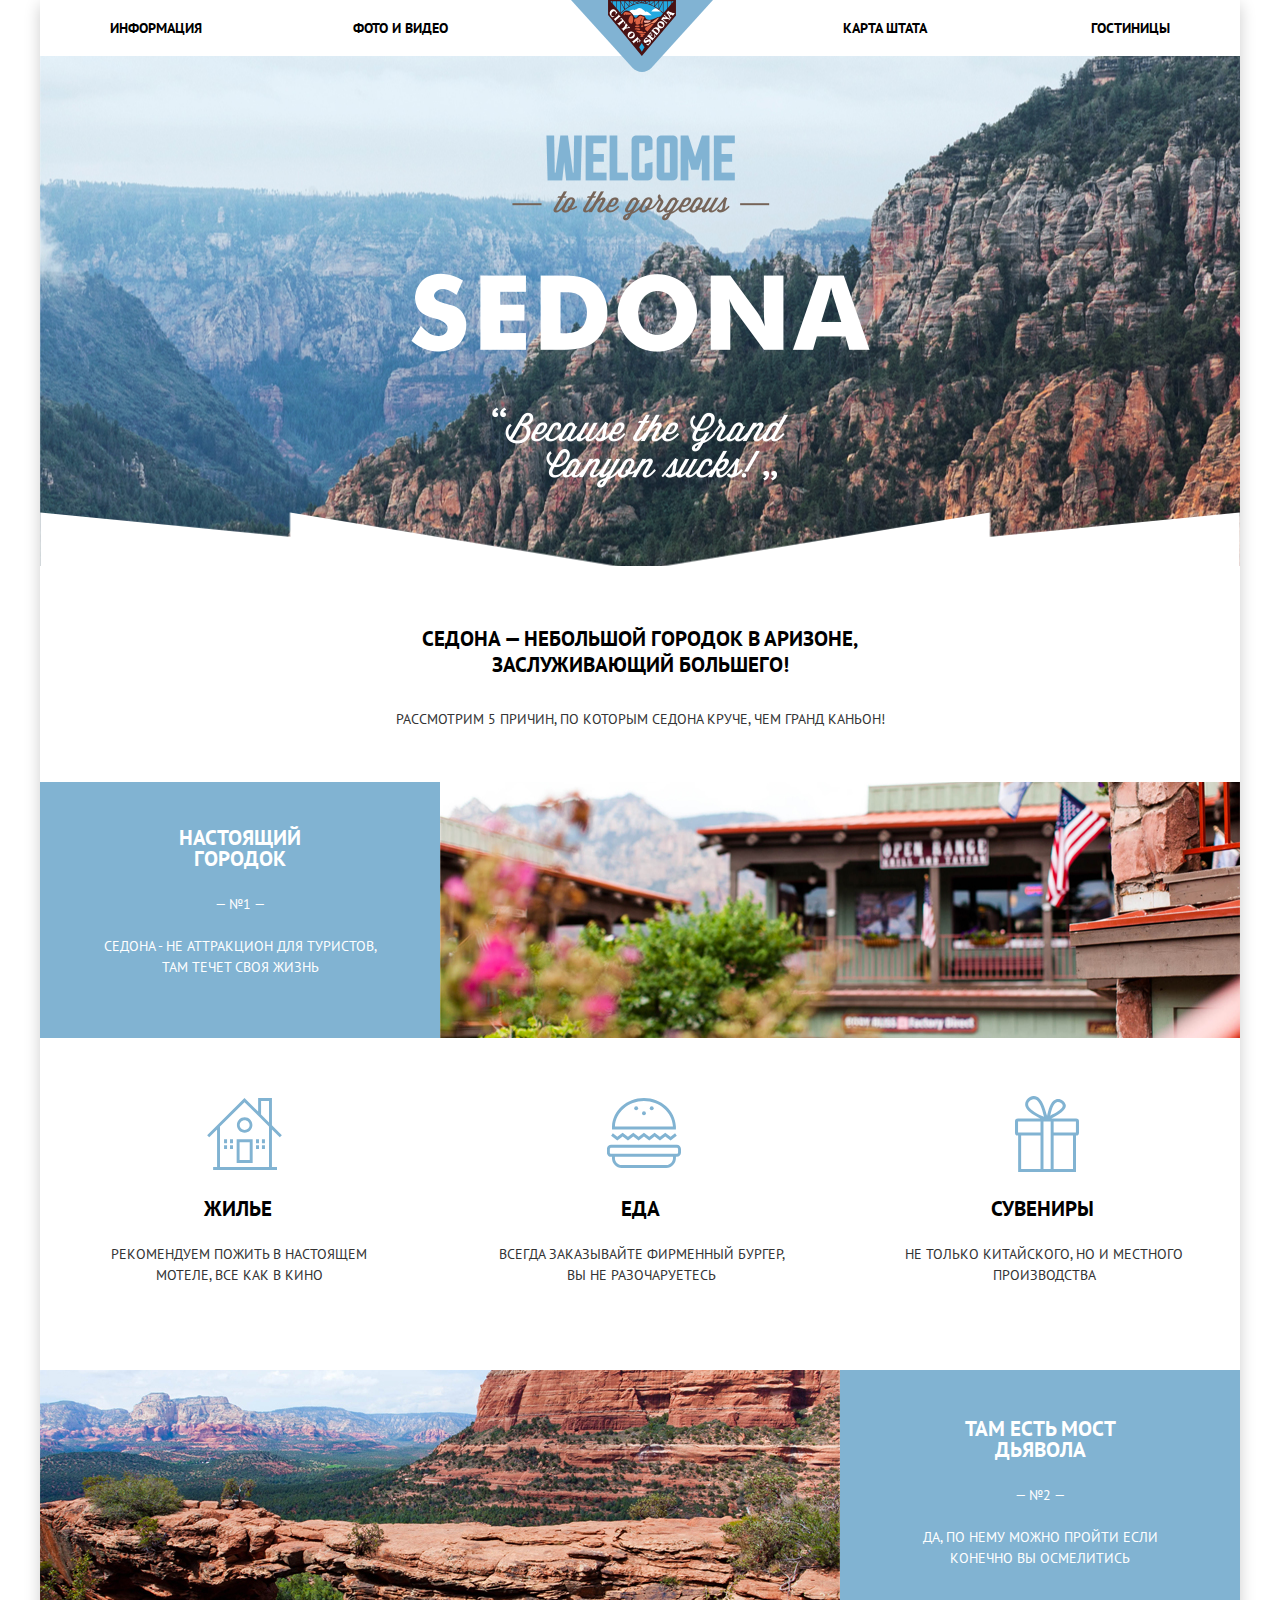
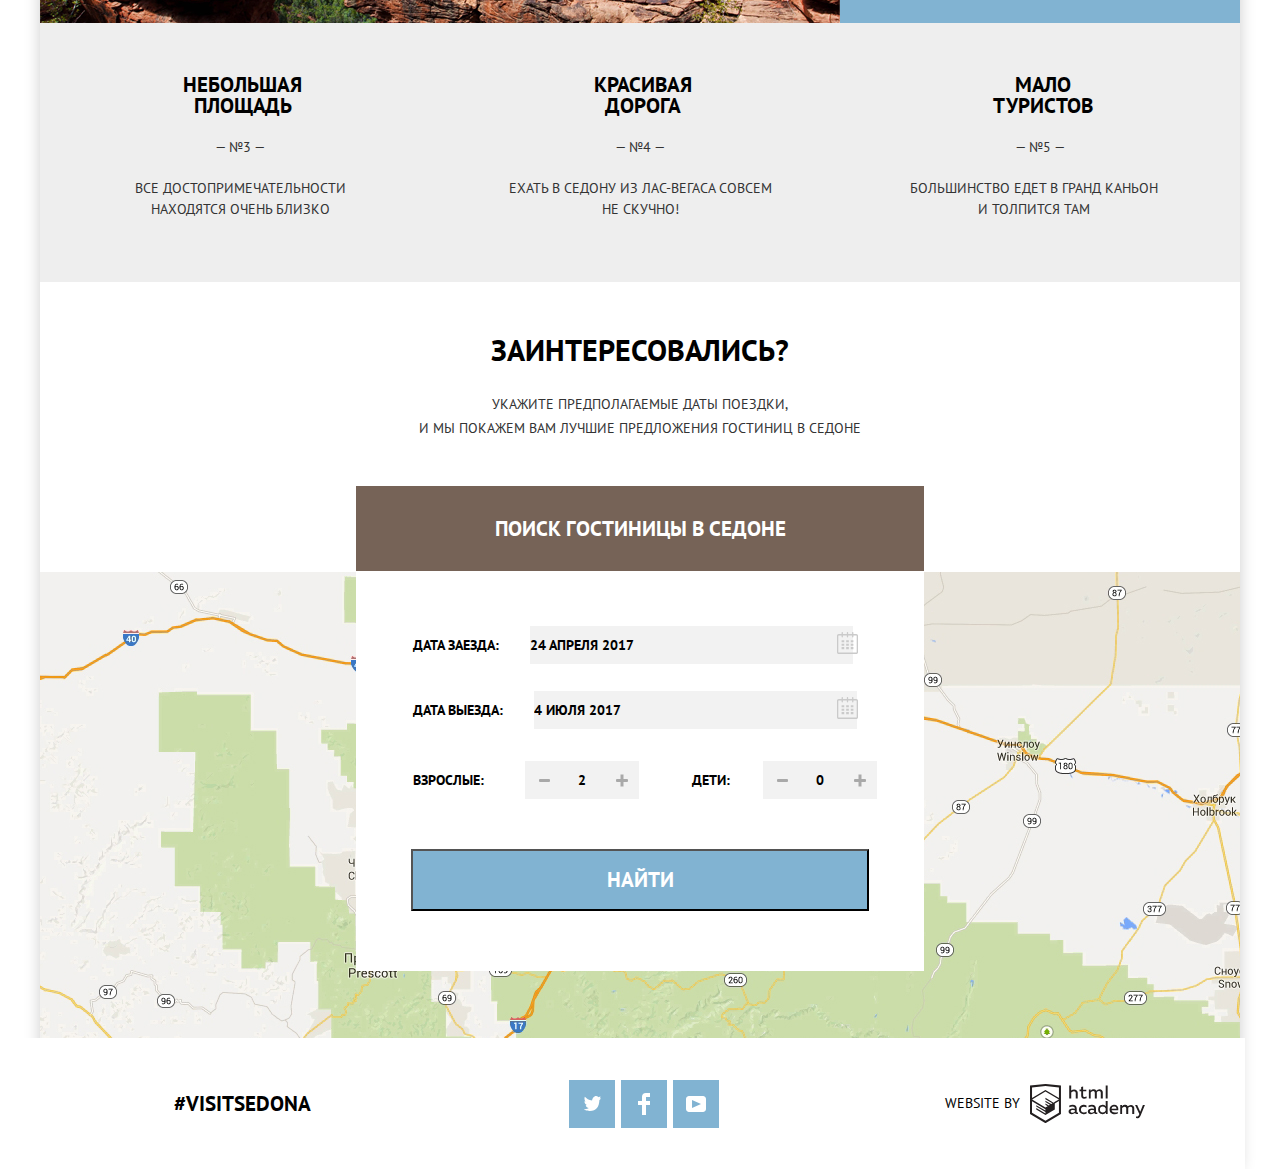
==== commit 5e7acb0c: "Update index.html" ====
--- a/index.html
+++ b/index.html
@@ -109,14 +109,14 @@
                      </p>
                      <div class="hotel-form-info">
                         <p class="hotel-form-item-adults">
-                           <label class="hotel-form-label" for="adults">взрослые</label>
+                           <label class="hotel-form-label" for="adults">взрослые:</label>
                         <div class="hotel-form-adults">
                            <button class="hotel-form-button-minus" type="button" aria-label="минус"></button>
                            <input class="hotel-form-input-number" type="text" name="adults" id="adults" placeholder="2">
                            <button class="hotel-form-button-plus" type="button" aria-label="плюс"></button>
                         </div>              
                         <p class="hotel-form-item-children">
-                           <label class="hotel-form-label-info" for="children">дети</label>
+                           <label class="hotel-form-label-info" for="children">дети:</label>
                         <div class="hotel-form-children">
                            <button class="hotel-form-button-minus" type="button" aria-label="минус"></button>
                            <input class="hotel-form-input-number" type="text" name="children" id="children" placeholder="0">
--- a/css/style.css
+++ b/css/style.css
@@ -415,13 +415,13 @@
 .hotel-form-input {
    line-height: 26px;
    font-weight: bold;
-   width: 347px;
+   width: 323px;
    height: 38px;
    font-size: 14px;
    padding: 0 11px;
    text-transform: uppercase;
+   margin-left: 31px;
    border: none;
-   padding-left: 36px;
    padding: 0;
    position: relative;
    background-color: #f2f2f2;
@@ -644,7 +644,7 @@
 
 .main-footer-catalog {
    display: flex;
-   margin-top: 15px;
+   margin-top: 13px;
    height: 87px;
    align-items: center;
 }
@@ -790,7 +790,7 @@
    text-transform: uppercase;
    margin-left: auto;
    padding-top: 28px;
-   padding-right: 60px;
+   padding-right: 58px;
 }
 
 .filter-range-title {
@@ -811,9 +811,10 @@
 
 .price-controls {
    position: relative;
-   height: 36px;
+   height: 33px;
    margin-bottom: 20px;
    font-size: 0;
+   width: 316px;
    border: 2px solid #ffffff;
    border-radius: 2px;
 }
@@ -822,7 +823,7 @@
    content: "";
    position: absolute;
    top: 50%;
-   left: 50%;
+   left: 51%;
    width: 2px;
    height: 22px;
    background: #ffffff;
@@ -840,7 +841,8 @@
 .price-controls .min-price,
 .price-controls .max-price {
    width: 85px;
-   padding-left: 65px;
+   padding-left: 68px;
+   margin: -3px;
 }
 
 .price-controls input {
@@ -889,12 +891,12 @@
 }
 
 .range-toggle-max {
-   left: 80%;
+   left: 77%;
 }
 
 .btn-transparent {
    display: block;
-   margin-left: 89px;
+   margin-left: 87px;
    padding: 6px 30px;
    font-size: 14px;
    line-height: 20px;
@@ -1075,13 +1077,14 @@
 
 .catalog-item-hotel {
    color: #333333;
+   width: 142px;
+   display: inline-block;
 }
 
 .catalog-item-price {
    color: #333333;
-   display: inline-block;
-   width: 142px;
-   text-align: center;
+   text-align: center;
+   margin-left: -29px;
 }
 
 
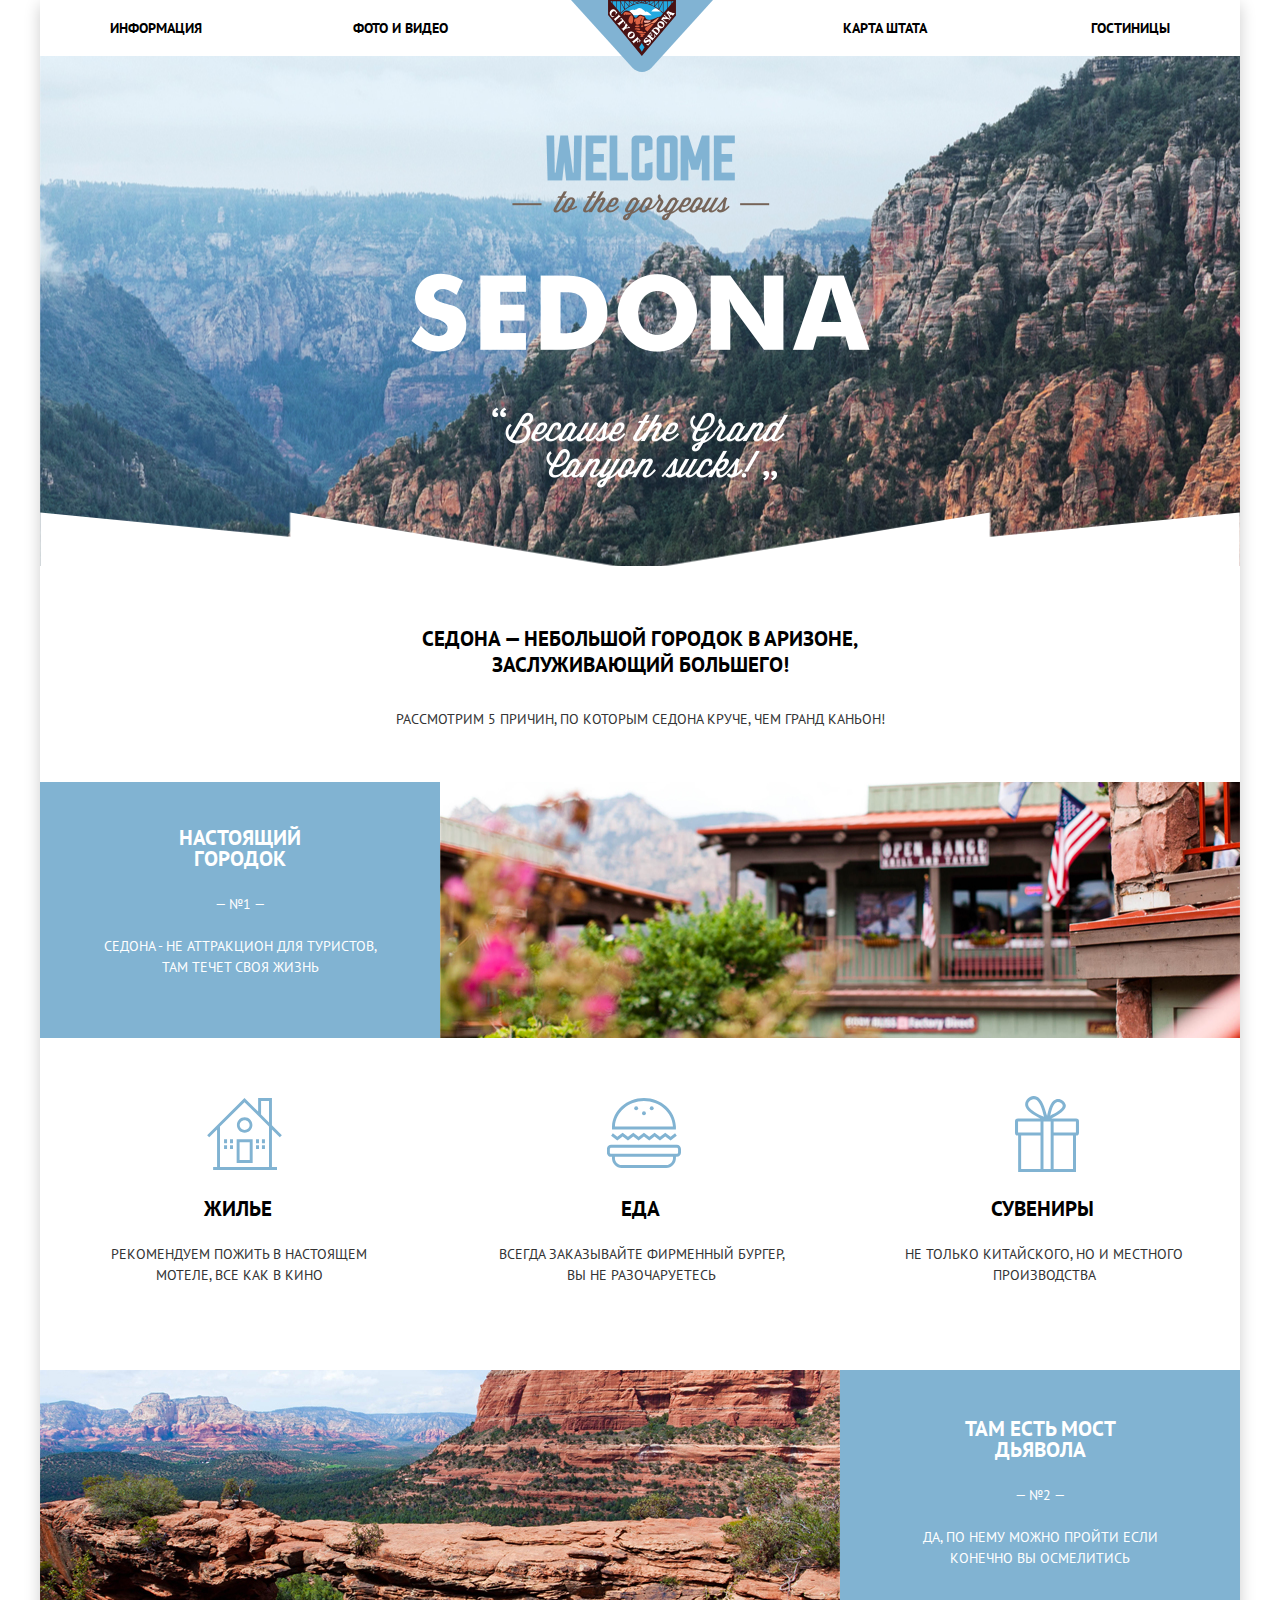
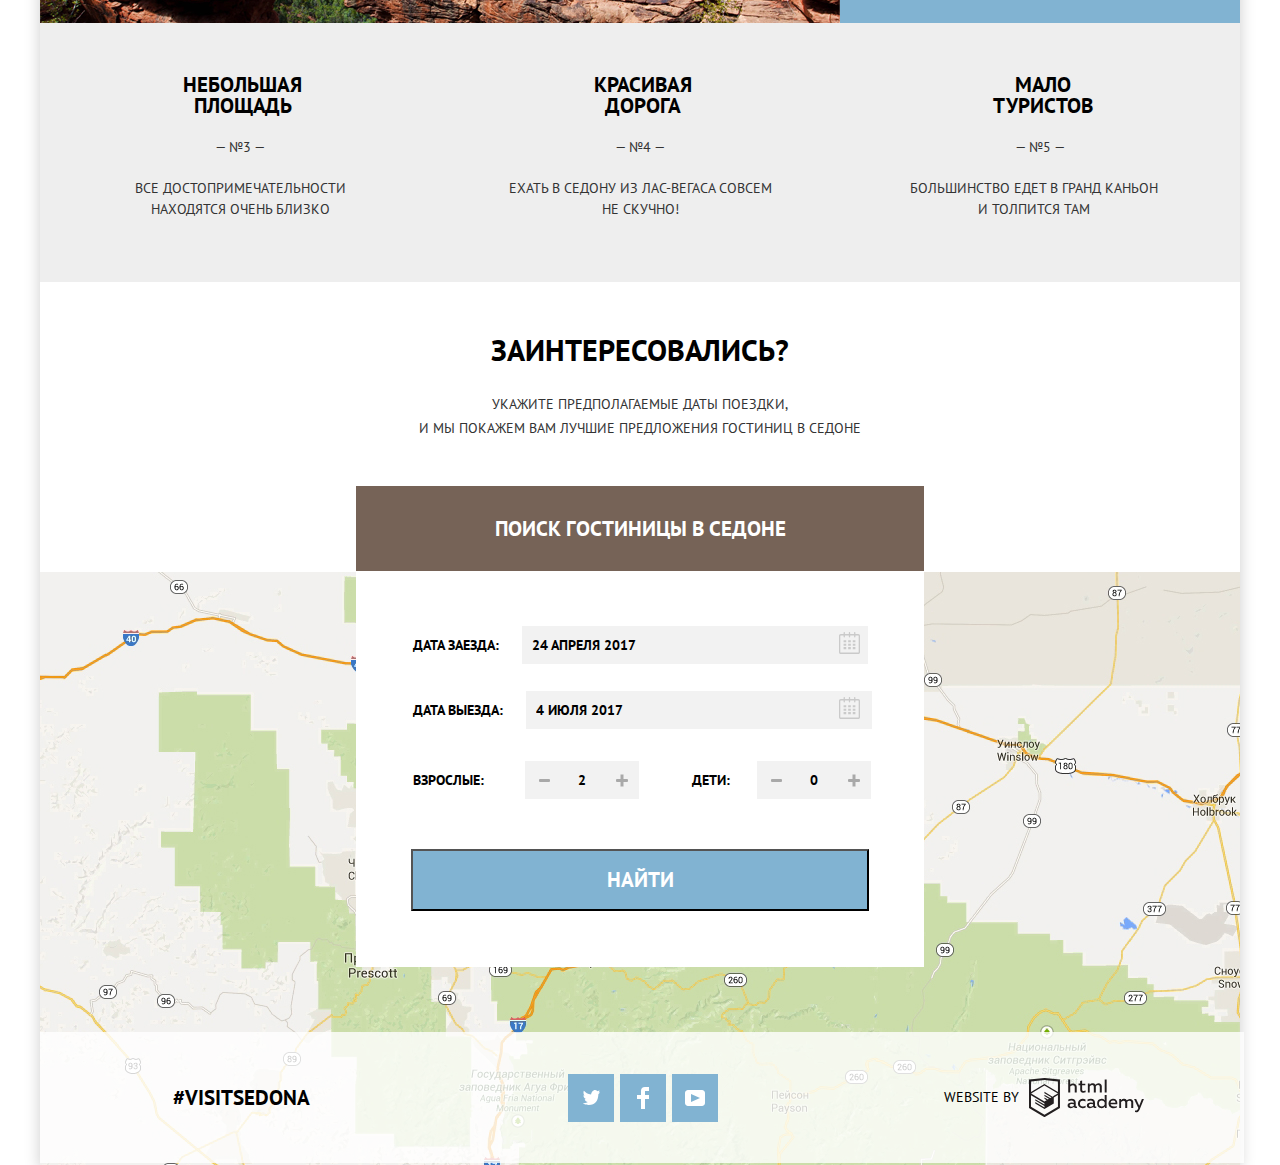
==== commit cf282568: "Update index.html" ====
--- a/index.html
+++ b/index.html
@@ -5,7 +5,7 @@
       <title>sedona</title>
       <link href="https://fonts.googleapis.com/css?family=PT+Sans:400,700&display=swap&subset=cyrillic" rel="stylesheet">
       <link  href="css/normalize.css" rel="stylesheet">
-      <link  href="css/style.css" rel="stylesheet">
+      <link  href="css/style.min.css" rel="stylesheet">
    </head>
    <body>
       <header class="main-header">
@@ -114,7 +114,7 @@
                            <button class="hotel-form-button-minus" type="button" aria-label="минус"></button>
                            <input class="hotel-form-input-number" type="text" name="adults" id="adults" placeholder="2">
                            <button class="hotel-form-button-plus" type="button" aria-label="плюс"></button>
-                        </div>              
+                        </div>
                         <p class="hotel-form-item-children">
                            <label class="hotel-form-label-info" for="children">дети:</label>
                         <div class="hotel-form-children">
@@ -125,7 +125,7 @@
                      </div>
                      <button class="hotel-form-submit" type="submit">найти</button>     
                   </form>
-                  </section>
+               </section>
             </div>
             <section class="map">
                <h2 class="visually-hidden">Расположение Седоны на карте</h2>
--- a/css/style.min.css
+++ b/css/style.min.css
@@ -0,0 +1 @@
+body{padding:0;font-family:"PT Sans",Arial,sans-serif;font-size:14px;line-height:21px;text-transform:uppercase;width:1200px;margin:0 auto;background-color:#fff;-webkit-box-shadow:0 5px 15px 0 rgba(0,1,1,.2);box-shadow:0 5px 15px 0 rgba(0,1,1,.2)}a{text-decoration:none}.main-navigation-wrapper{width:100%}.main-navigation{width:1060px;margin:0 auto}.site-navigation{list-style:none;margin:0 auto;padding:15px 0;display:-webkit-box;display:-ms-flexbox;display:flex;-ms-flex-wrap:wrap;flex-wrap:wrap;text-align:center}.site-navigation-link{width:243px}.site-navigation-link:nth-child(1){text-align:left}.site-navigation-link:nth-child(2){margin-right:44px;text-align:left}.site-navigation-link:nth-child(3){margin-left:44px;text-align:right}.site-navigation-link:nth-child(4){text-align:right}.site-navigation a{color:#000;line-height:26px;white-space:nowrap}.site-navigation a:hover{color:#81b3d2}.site-navigation a:active{color:#b2b2b2;position:absolute left}.site-navigation-link{font-weight:700;line-height:26px;text-align:center}.main-header-logo{position:absolute;top:0;left:50%;margin-left:-69px;width:142px;height:71px}.welcome-block{min-height:510px;background:url(../img/polygon.png) 50% 101% no-repeat,url(../img/welcome.png) 50% 50% no-repeat,url(../img/first.jpg) 0 20% no-repeat;margin-bottom:60px}.visually-hidden{position:absolute;clip:rect(0,0,0,0);padding:0;border:0;margin:-1px;height:1px;width:1px;overflow:hidden;white-space:nowrap;-webkit-clip-path:inset(100%);clip-path:inset(100%)}.reasons{text-align:center;margin-bottom:50px}.reasons-title{font-size:21px;line-height:26px;width:445px;padding:0;margin:0 auto 28px}.reasons-text{font-size:14px;line-height:26px;color:#333;margin:0}.feature-city-info{display:-webkit-box;display:-ms-flexbox;display:flex;margin-bottom:60px;height:256px;margin:0}.feature-city{width:400px;text-align:center;background-color:#81b3d2}.feature-city-title{font-size:21px;line-height:21px;width:200px;margin:0 auto;padding:0;color:#fff;padding-top:45px}.feature-city-number{display:block;color:#333;padding-top:25px;padding-bottom:21px;color:#fff}.feature-city-text{color:#fff;width:290px;margin:0 auto;padding:0}.feature-city-picture{width:800px;background:url(../img/hotel.jpg) 50% 51%}.feature-item-info{display:-webkit-box;display:-ms-flexbox;display:flex;margin-bottom:70px;-webkit-box-pack:justify;-ms-flex-pack:justify;justify-content:space-between}.feature-item{text-align:center;padding-top:160px;position:relative;margin:0}.feature-item-house::before{content:"";background-image:url(../img/icon-1.svg);background-repeat:no-repeat;position:absolute;top:60px;left:167px;width:75px;height:72px}.feature-item-present::before{content:"";background-image:url(../img/icon-2.svg);position:absolute;background-repeat:no-repeat;top:60px;left:164px;width:75px;height:76px}.feature-item-souvenirs::before{content:"";background-image:url(../img/icon-3.svg);position:absolute;background-repeat:no-repeat;top:58px;right:150px;width:75px;height:76px}.feature-title{font-size:21px;line-height:21px;display:block;width:125px;margin:0 auto 25px}.feature-text{color:#333;width:292px;padding-left:53px;padding-right:50px}.feature-second-info{display:-webkit-box;display:-ms-flexbox;display:flex;text-align:center}.feature-second-canyon{width:400px;padding:48px 0 54px;text-align:center;background-color:#81b3d2}.feature-second-canyon-title{font-size:21px;line-height:21px;width:151px;margin:0 auto;padding:0;color:#fff}.feature-second-canyon-number{display:block;color:#333;padding-top:25px;padding-bottom:21px;color:#fff}.feature-second-canyon-text{display:inline-table;color:#fff;width:300px;margin:0 auto;padding:0}.feature-second-canyon-picture{width:800px;background-image:url(../img/canyon.jpg)}.feature-second-item-info{display:-webkit-box;display:-ms-flexbox;display:flex;margin-bottom:70px;-webkit-box-pack:justify;-ms-flex-pack:justify;justify-content:space-between;background-color:#eee;margin:0;padding-bottom:32px}.feature-second-item{text-align:center;width:400px;padding:30px 65px}.feature-second-title{font-size:21px;line-height:21px;width:125px;padding-left:75px}.feature-second-number{color:#333}.feature-second-text{color:#333;margin:0;margin-top:20px}.feature-second-text-tri{color:#333;margin:0;width:258px;margin-top:20px}.find-hotel{text-align:center;padding-top:50px}.find-hotel-title{font-size:30px;line-height:36px}.find-hotel-text{line-height:24px;color:#333;content:none;padding-top:10px}.modal-hotel-form{position:relative;width:568px;margin-left:auto;margin-right:auto;padding-top:32px}.find-hotel-button{font-size:21px;line-height:26px;color:#fff;text-transform:uppercase;background-color:#766357;border:none;font-weight:700;padding:30px;width:100%}.find-hotel-button:hover{background-color:#604e43}.find-hotel-button:active{color:#857871}.hotel-form{-webkit-transition:0.6s;-o-transition:0.6s;transition:0.6s;-webkit-transform:scaley(1);-ms-transform:scaley(1);transform:scaley(1);-webkit-transform-origin:50% 0;-ms-transform-origin:50% 0;transform-origin:50% 0;position:absolute;width:568px;margin:0;top:117px;background:#fff;z-index:1;height:396px}.modal-show{display:block;-webkit-transform:scaley(0);-ms-transform:scaley(0);transform:scaley(0)}.modal-error{-webkit-animation:shake 0.7s;animation:shake 0.7s}.hotel-form-item{display:-webkit-box;display:-ms-flexbox;display:flex;-webkit-box-align:center;-ms-flex-align:center;align-items:center;padding-top:41px}.hotel-form-label{line-height:26px;font-weight:700;-webkit-box-align:center;-ms-flex-align:center;align-items:center;padding-left:57px}.hotel-form-label-info{width:114px;line-height:26px;font-weight:700}.hotel-form-input::input-placeholder{text-transform:uppercase}.hotel-form-input::-webkit-input-placeholder{color:#000}.hotel-form-input:-ms-input-placeholder{color:#000}.hotel-form-input::-ms-input-placeholder{color:#000}.hotel-form-input::placeholder{color:#000}.hotel-form-input{line-height:26px;font-weight:700;width:336px;height:38px;font-size:14px;margin-left:23px;text-transform:uppercase;border:none;padding:0;padding-left:10px;position:relative;background-color:#f2f2f2}.hotel-form-input:hover{background-color:#ebebeb}.hotel-form-input:focus{height:34px;padding:0 8px;background-color:transparent;outline:none;border:2px solid #e5e5e5}.hotel-form-item-calendar-btn{position:absolute;border:none;width:21;height:22;right:58px;background-color:transparent}.hotel-form-item-calendar-btn path{fill:#cacaca}.hotel-form-item-calendar-btn:hover path{fill:#0b0b0b}.hotel-form-item-calendar-btn:active path{fill:#81b3d2}.hotel-form-info{display:-webkit-box;display:-ms-flexbox;display:flex;-webkit-box-align:center;-ms-flex-align:center;align-items:center;padding-top:10px}.hotel-form-item-info{display:-webkit-box;display:-ms-flexbox;display:flex;-webkit-box-align:center;-ms-flex-align:center;align-items:center;margin-top:27px}.hotel-form-button-minus{width:38px;height:38px;border:none;background-color:#f2f2f2;position:relative;font-size:14px}.hotel-form-button-minus:before{content:"";position:absolute;width:11px;height:3px;border-radius:1px;background-color:#a9a9a9;left:14px;top:18px}.hotel-form-button-minus:hover::before,.hotel-form-button-minus:hover::after,.hotel-form-button-minus:focus::before,.hotel-form-button-minus:focus::after{background-color:#000}.hotel-form-button-minus:active::before,.hotel-form-button-minus:active::after{background-color:#81b3d2}.hotel-form-button-minus:focus:before{color:#81b3d2}.hotel-form-button-plus{width:38px;height:38px;border:none;background-color:#f2f2f2;position:relative;font-size:14px}.hotel-form-button-plus::before{content:"";position:absolute;width:12px;height:3px;background-color:#a9a9a9;border-radius:1px;left:13px;top:18px}.hotel-form-button-plus::after{content:"";position:absolute;width:12px;height:3px;background-color:#a9a9a9;left:13px;top:18px;-webkit-transform:rotate(90deg);-ms-transform:rotate(90deg);transform:rotate(90deg)}.hotel-form-button-plus:hover::before,.hotel-form-button-plus:hover::after,.hotel-form-button-plus:focus::before,.hotel-form-button-plus:focus::after{background-color:#000}.hotel-form-button-plus:active::before,.hotel-form-button-plus:active::after{background-color:#81b3d2}.hotel-form-item-adults{display:-webkit-box;display:-ms-flexbox;display:flex}.hotel-form-adults{width:114px;display:-webkit-box;display:-ms-flexbox;display:flex;margin-left:41px}.hotel-form-input-number::-webkit-input-placeholder{color:#000}.hotel-form-input-number:-ms-input-placeholder{color:#000}.hotel-form-input-number::-ms-input-placeholder{color:#000}.hotel-form-input-number::placeholder{color:#000}.hotel-form-input-number{width:38px;border:none;font-weight:700;background-color:#f2f2f2;text-align:center}.hotel-form-item-children{display:-webkit-box;display:-ms-flexbox;display:flex;margin-left:15px}.hotel-form-children{width:114px;display:-webkit-box;display:-ms-flexbox;display:flex;margin-left:-11px}.hotel-form-submit{font-size:21px;line-height:26px;color:#fff;text-transform:uppercase;background-color:#81b3d2;font-weight:700;margin-top:42px;padding:16px 48px;width:458px}.hotel-form-submit:hover{background-color:#669ec0}.hotel-form-submit:active{color:#88b6d1}.search-map-wrapper{margin-top:47px;overflow:hidden}.map{position:relative;min-height:593px;background-color:#f2f2f2;overflow-x:hidden}.map-content{width:100%;height:100%;min-height:593px}.map-img{position:absolute;top:0;display:block;width:1200px;max-width:inherit;height:593px}.main-footer{position:absolute;display:-webkit-box;display:-ms-flexbox;display:flex;margin-top:10px;padding:22px 0;-webkit-box-align:center;-ms-flex-align:center;align-items:center;z-index:1;height:87px;margin-top:-133px;background-color:rgba(255,255,255,.8)}.main-footer-catalog{display:-webkit-box;display:-ms-flexbox;display:flex;margin-top:13px;height:87px;-webkit-box-align:center;-ms-flex-align:center;align-items:center}.main-footer-hashtag{width:400px;margin:0 auto}.main-footer-text{font-size:21px;line-height:26px;color:#000;font-weight:700;margin-left:133px}.footer-social ul{margin:0}.footer-social{list-style:none;width:400px;display:-webkit-box;display:-ms-flexbox;display:flex;-ms-flex-wrap:wrap;flex-wrap:wrap;padding:0;list-style:none;margin:0 auto;-webkit-box-pack:center;-ms-flex-pack:center;justify-content:center}.social-button{display:-webkit-box;display:-ms-flexbox;display:flex;-webkit-box-align:center;-ms-flex-align:center;align-items:center;-webkit-box-pack:center;-ms-flex-pack:center;justify-content:center;width:46px;height:48px;margin-left:6px;background-color:#81b3d2}.footer-social a:hover{background-color:#669ec0}.footer-social a:active{background-color:#5496bd}.footer-copyright{width:300px;margin:0 auto;display:-webkit-box;display:-ms-flexbox;display:flex;margin-left:104px;text-align:center;line-height:26px}.footer-copyright-academy{width:115px;height:40px;display:block;font-size:0;margin-left:10px}.footer-copyright span{padding-top:6px}.social-button{color:#fff}.footer-copyright-academy:hover path{fill:#81b3d2}.footer-copyright-academy:active path{fill:#bdbbbc}.filters{display:-webkit-box;display:-ms-flexbox;display:flex;background-image:url(../img/filter.jpg);height:215px;color:#fff}.filters-options{padding:28px 45px 35px 72px}.filters-options-title{line-height:21px;font-size:16px;margin-left:3px}.filters-options-item label{position:relative;display:block;cursor:pointer;-webkit-user-select:none;-moz-user-select:none;-ms-user-select:none;user-select:none}.filter-input-checkbox:checked+label::after{content:"";position:absolute;top:-1px;left:-38px;width:32px;height:25px;background-image:url(../img/checkbox-on.svg);background-repeat:no-repeat;background-position:0 0}.filters-options-label::after{content:"";position:absolute;top:-1px;left:-38px;width:32px;height:25px;background-image:url(../img/checkbox-off.svg);background-repeat:no-repeat;background-position:0 0}.filters-options-item{margin-left:40px;margin-top:24px}.filters-options-label{font-size:16px}.filter-range{width:330px;text-transform:uppercase;margin-left:auto;padding-top:28px;padding-right:58px}.filter-range-title{margin-bottom:9px;font-weight:700;font-size:16px;line-height:21px}.filters-options-input{display:none}.price-controls{position:relative;height:33px;margin-bottom:20px;font-size:0;width:316px;border:2px solid #fff;border-radius:2px}.price-controls::after{content:"";position:absolute;top:50%;left:51%;width:2px;height:22px;background:#fff;-webkit-transform:translate(-50%,-50%);-ms-transform:translate(-50%,-50%);transform:translate(-50%,-50%)}.price-controls label{display:inline-block;font-size:14px;line-height:38px;vertical-align:top;cursor:pointer}.price-controls .min-price,.price-controls .max-price{width:85px;padding-left:68px;margin:-3px}.price-controls input{width:50px;margin:0;color:inherit;font:inherit;background:none;border:none}.range-controls{position:relative;margin-bottom:32px}.range-controls .scale{height:2px;background:rgba(255,255,255,.3)}.range-controls .bar{width:80%;height:2px;background:#fff}.range-toggle{position:absolute;top:-9px;width:4px;height:4px;background:#ababab;border:8px solid #fff;border-radius:50%;-webkit-box-shadow:0 2px 1px 0 rgba(0,1,1,.2);box-shadow:0 2px 1px 0 rgba(0,1,1,.2);cursor:pointer}.range-toggle:hover{background:#1c4f80}.range-toggle-min{left:0}.range-toggle-max{left:77%}.btn-transparent{display:block;margin-left:87px;padding:6px 30px;font-size:14px;line-height:20px;color:#fff;text-transform:uppercase;background:transparent;border:2px solid #fff;border-radius:2px;cursor:pointer}.btn-transparent:hover{color:#000;background:#fff}.site-navigation-link.active a{color:#766357}.hotels{display:-webkit-box;display:-ms-flexbox;display:flex;padding-left:73px;padding-top:12px;padding-bottom:7px;-webkit-box-align:baseline;-ms-flex-align:baseline;align-items:baseline}.hotels-sort{display:-webkit-box;display:-ms-flexbox;display:flex;-webkit-box-align:center;-ms-flex-align:center;align-items:center;font-size:26px;line-height:26px}.hotels-sort-title{font-size:21px;line-height:26px;font-weight:700}.hotels-sort-count{font-weight:700;font-size:21px;padding-left:5px}.hotels-sort-list{list-style:none;display:block;display:-webkit-box;display:-ms-flexbox;display:flex;padding:0;margin-left:10px;-webkit-box-align:baseline;-ms-flex-align:baseline;align-items:baseline}.hotels-sort-list-title{font-size:12px;font-weight:400;padding-left:49px}.hotels-sort-list li:nth-child(2){margin:-29px}.hotels-sort-list li:nth-child(3){margin:8px}.hotels-sort-item a{font-size:12px;color:rgba(0,0,0,.3);margin:0 30px;border-bottom:1px dotted #81b3d2;padding:30px 0 0 0}.hotels-sort-link.active{color:#81b3d2;border-bottom:none}.hotels-sort-link.active{color:#81b3d2}.hotels-sort-item a:hover{color:#81b3d2}.hotels-sort-item a:active{color:#000}.hotels-sort-updown{margin-left:auto;padding-right:73px}.hotels-sort-updown a:last-child{display:inline-block;vertical-align:baseline;margin-left:12px}.hotels-sort-updown path{fill:#cacaca}.hotels-sort-updown-up:hover path{fill:#231f20}.hotels-sort-updown-up:active path{fill:#81b3d2}.hotels-sort-updown-down.active path{fill:#81b3d2}.hotels-sort-updown-down:hover path{fill:#231f20}.hotels-sort-updown-down:active path{fill:#81b3d2}.catalog-list{margin:0;padding:0}.catalog-item{display:-webkit-box;display:-ms-flexbox;display:flex;list-style:none;padding:30px 74px;padding-top:30px;padding-bottom:25px;border-top:1px solid #e5e5e5;border-bottom:1px solid #e5e5e5}.catalog-item:nth-child(1){border-top:1px solid #e5e5e5}.catalog-item-photo{width:136px;height:90px}.catalog-item-title-opisaniye{margin-left:30px}.catalog-item-title{font-size:21px;line-height:26px;font-weight:700;margin:-5px auto;margin-bottom:8px}.catalog-item-title a{color:#000}.catalog-item-title a:hover{color:#81b3d2}.catalog-item-title a:active{color:#b2b2b2}.catalog-item-hotel{color:#333;width:142px;display:inline-block}.catalog-item-price{color:#333;text-align:center;margin-left:-29px}.catalog-item-links{display:-webkit-box;display:-ms-flexbox;display:flex;padding-top:12px}.catalog-item-more{font-size:14px;line-height:21px;color:#fff;text-transform:uppercase;background-color:#81b3d2;border:none;height:17px;font-weight:700;display:block;margin-right:3px;padding:5px 18px}.catalog-item-book{font-size:14px;line-height:21px;color:#fff;text-transform:uppercase;background-color:#766357;border:none;height:17px;font-weight:700;display:block;padding:5px 16px}.catalog-item-more:hover{background-color:#669ec0}.catalog-item-more:active{color:#88b6d1}.catalog-item-rating{min-height:95px;padding-right:73px;padding-left:527px;display:-webkit-box;display:-ms-flexbox;display:flex;-webkit-box-orient:vertical;-webkit-box-direction:normal;-ms-flex-direction:column;flex-direction:column;-ms-flex-pack:distribute;justify-content:space-around;-webkit-box-align:end;-ms-flex-align:end;align-items:flex-end}.catalog-item-rating-star{-webkit-box-ordinal-group:0;-ms-flex-order:-1;order:-1;display:-webkit-box;display:-ms-flexbox;display:flex;margin:-5px}.catalog-item-rating-star-img{width:18px;height:17px;background-image:url(../img/star.svg);background-repeat:no-repeat;padding-left:5px}.catalog-item-rating b{width:110px;height:27px;text-align:center;font-weight:400;font-size:14px;line-height:21px;color:#666;background-color:#f2f2f2;display:-webkit-box;display:-ms-flexbox;display:flex;-webkit-box-align:center;-ms-flex-align:center;align-items:center;-webkit-box-pack:center;-ms-flex-pack:center;justify-content:center;margin-top:35px}.catalog-item-book:hover{background-color:#604e43}.catalog-item-book:active{color:#857871}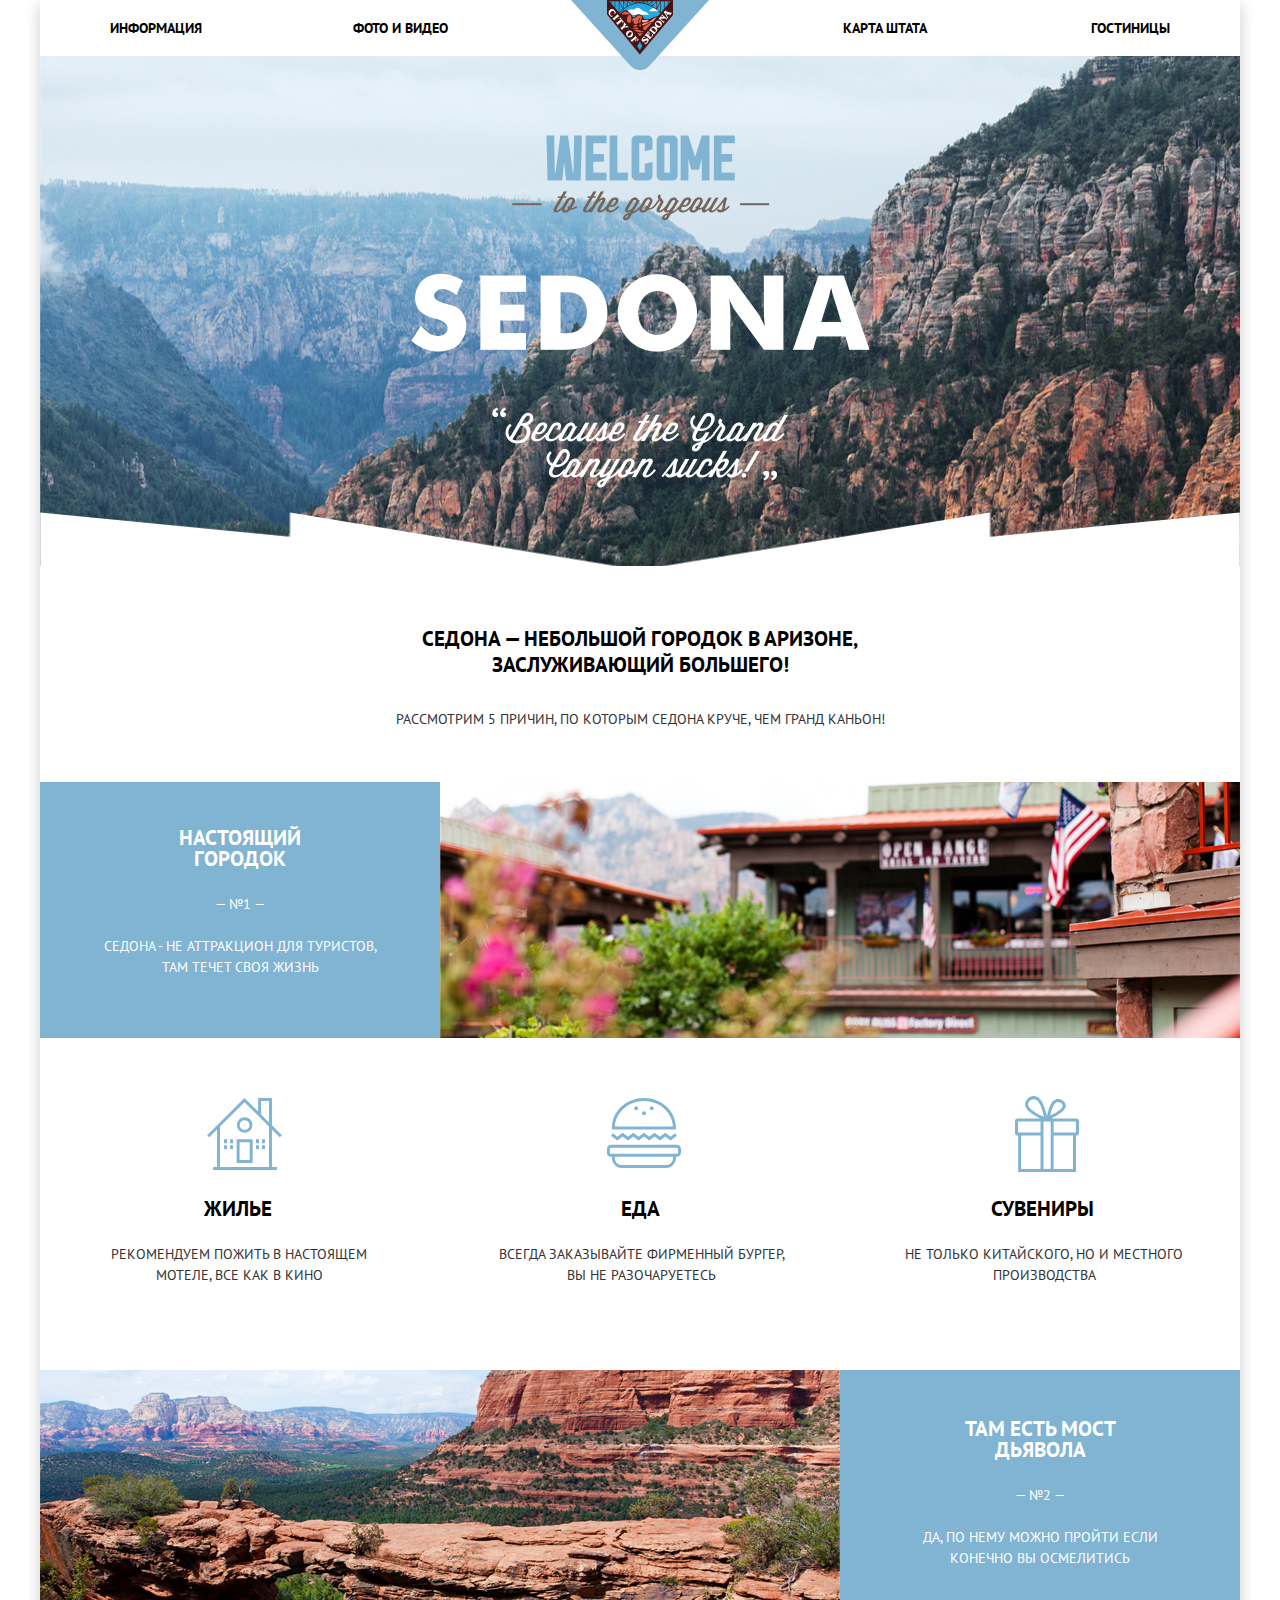
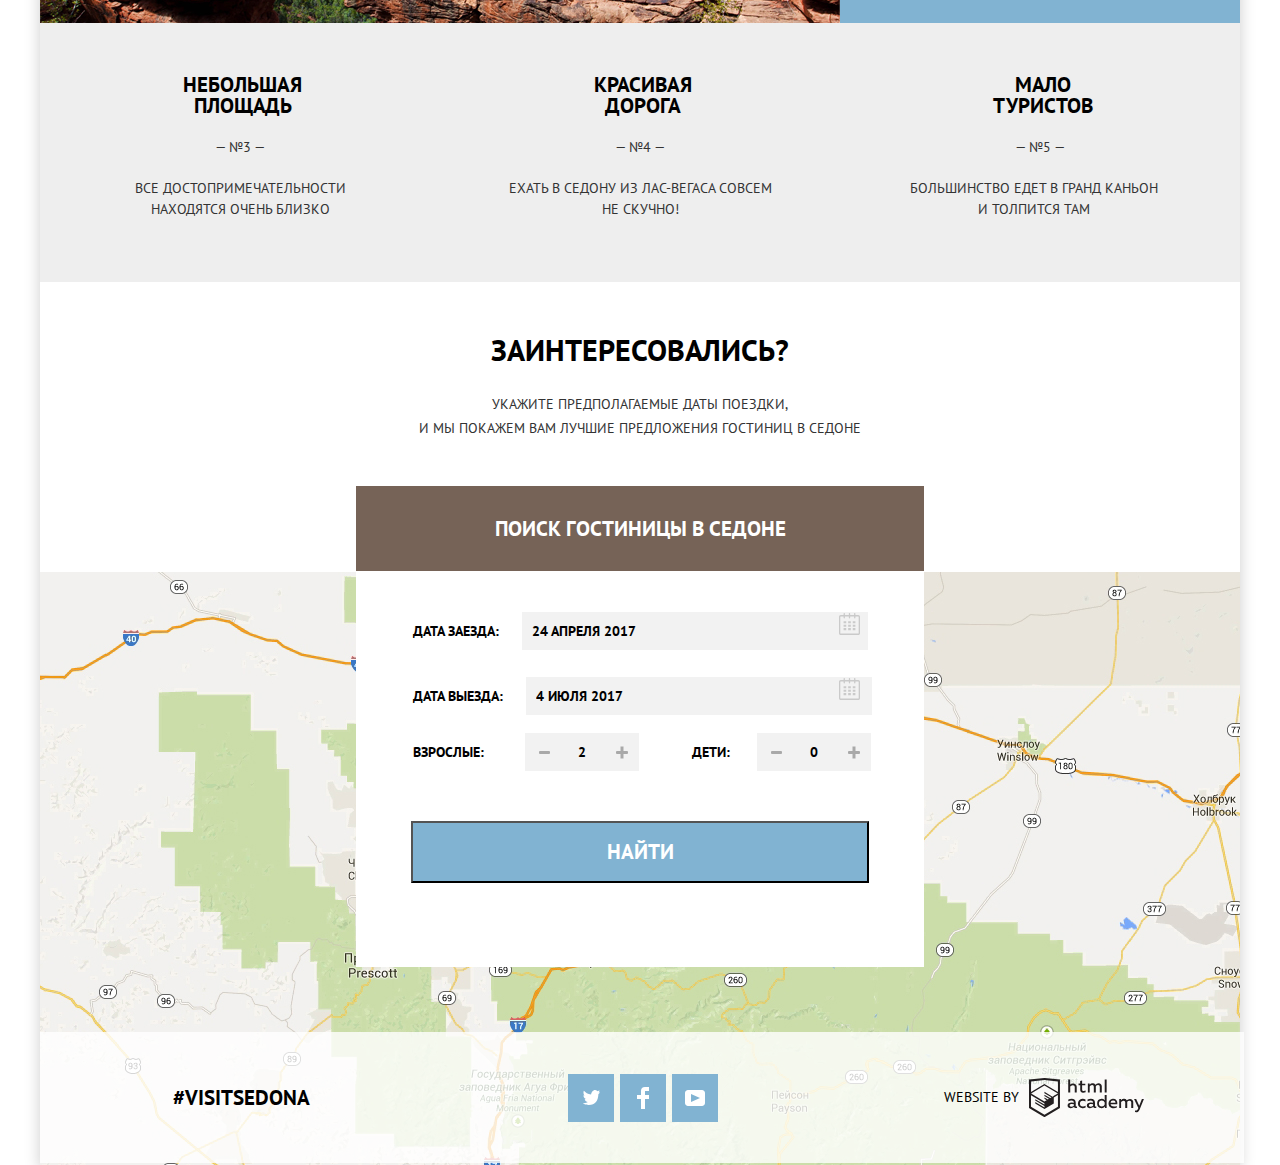
==== commit 0887e616: "Update index.html" ====
--- a/index.html
+++ b/index.html
@@ -5,7 +5,7 @@
       <title>sedona</title>
       <link href="https://fonts.googleapis.com/css?family=PT+Sans:400,700&display=swap&subset=cyrillic" rel="stylesheet">
       <link  href="css/normalize.css" rel="stylesheet">
-      <link  href="css/style.min.css" rel="stylesheet">
+      <link  href="css/style.css" rel="stylesheet">
    </head>
    <body>
       <header class="main-header">
@@ -19,7 +19,7 @@
                </ul>
             </nav>
             <a class="main-header-logo">
-            <img src="img/logo-sedona.svg" alt="Логотип Седона">
+            <img src="img/logo-sedona.svg" width="138" height="70" alt="Логотип Седона">
             </a>
          </div>
       </header>
@@ -37,7 +37,7 @@
                <span class="feature-city-number">— №1 —</span>
                <p class="feature-city-text">седона - не аттракцион для туристов, там течет своя жизнь</p>
             </div>
-            <div class="feature-city-picture" aria-label="Местная жизнь"></div>
+            <div class="feature-city-picture" width="800" height="256" aria-label="Местная жизнь"></div>
          </div>
          <div class="feature-item-info">
             <div class="feature-item feature-item-house" >
@@ -53,8 +53,8 @@
                <p class="feature-text">Не только китайского, но и местного производства </p>
             </div>
          </div>
-         <div class="feature-second-info">
-            <div class="feature-second-canyon-picture" aria-label="Мост дьявола"></div>
+         <div class="feature-second-info" >
+            <div class="feature-second-canyon-picture" width="800" height="256" aria-label="Мост дьявола"></div>
             <div class="feature-second-canyon">
                <h3 class="feature-second-canyon-title">там есть мост дьявола</h3>
                <span class="feature-second-canyon-number">— №2 —</span>
@@ -87,8 +87,9 @@
                <section class="modal">
                   <h2 class="visually-hidden">Форма поиска гостиницы в Седоне</h2>
                   <form class="hotel-form" action="https://echo.htmlacademy.ru" method="post">
-                     <p class="hotel-form-item">
+                     <div class="hotel-form-item">
                         <label class="hotel-form-label" for="date-arrival">дата заезда:</label>
+                        <div class="hotel-form-wrapper">
                         <input class="hotel-form-input input1" type="text" name="date-arrival" id="date-arrival" placeholder="24 апреля 2017" aria-label="Календарь">
                         <button class="hotel-form-item-calendar-btn" type="button" name="calendar">
                            <svg class="hotel-form-item-calendar-arrival" xmlns="http://www.w3.org/2000/svg" width="21" height="22" viewBox="0 0 21 22">
@@ -96,9 +97,11 @@
                               <path d="M4.594 8.225h2.625v2.066H4.594zM4.594 11.668h2.625v2.067H4.594zM4.594 15.112h2.625v2.066H4.594zM9.188 15.112h2.625v2.066H9.188zM9.188 11.668h2.625v2.067H9.188zM9.188 8.225h2.625v2.066H9.188zM13.781 15.112h2.625v2.066h-2.625zM13.781 11.668h2.625v2.067h-2.625zM13.781 8.225h2.625v2.066h-2.625z"/>
                            </svg>
                         </button>
-                     </p>
-                     <p class="hotel-form-item-info">
+                        </div>
+                     </div>
+                     <div class="hotel-form-item-info">
                         <label class="hotel-form-label " for="date-departure">Дата выезда:</label>
+                        <div class="hotel-form-wrapper">
                         <input class="hotel-form-input input2" type="text" name="date-departure"  id="date-departure" placeholder="4 июля 2017" aria-label="Календарь">
                         <button class="hotel-form-item-calendar-btn" type="button" name="calendar">
                            <svg class="hotel-form-item-calendar-departure" xmlns="http://www.w3.org/2000/svg" height="22" viewBox="0 0 21 22">
@@ -106,7 +109,8 @@
                               <path d="M4.594 8.225h2.625v2.066H4.594zM4.594 11.668h2.625v2.067H4.594zM4.594 15.112h2.625v2.066H4.594zM9.188 15.112h2.625v2.066H9.188zM9.188 11.668h2.625v2.067H9.188zM9.188 8.225h2.625v2.066H9.188zM13.781 15.112h2.625v2.066h-2.625zM13.781 11.668h2.625v2.067h-2.625zM13.781 8.225h2.625v2.066h-2.625z"/>
                            </svg>
                         </button>
-                     </p>
+                        </div>
+                     </div>
                      <div class="hotel-form-info">
                         <p class="hotel-form-item-adults">
                            <label class="hotel-form-label" for="adults">взрослые:</label>
@@ -130,7 +134,7 @@
             <section class="map">
                <h2 class="visually-hidden">Расположение Седоны на карте</h2>
                <div class="map-content" id="map"><span class="visually-hidden">Седона на интерактивной карте</span></div>
-               <img class="map-img" src="img/map.jpg" alt="Седона на карте">
+               <img class="map-img" src="img/map.jpg" width="1200" height="593" alt="Седона на карте">
             </section>
          </section>
       </main>
@@ -174,6 +178,6 @@
             </a>
          </div>
       </footer>
-      <script src="js/script.js"></script>
+      <script src="js/script-min.js"></script>
    </body>
 </html>--- a/css/style.css
+++ b/css/style.css
@@ -0,0 +1,1303 @@
+body {
+   padding: 0px;
+   font-family: "PT Sans", Arial, sans-serif;
+   font-size: 14px;
+   line-height: 21px;
+   text-transform: uppercase;
+   width: 1200px;
+   margin: 0 auto;
+   background-color: #fff;
+   -webkit-box-shadow: 0px 5px 15px 0 rgba(0, 1, 1, 0.2);
+           box-shadow: 0px 5px 15px 0 rgba(0, 1, 1, 0.2);
+}
+
+a {
+   text-decoration: none;
+}
+
+.main-navigation-wrapper {
+   width: 100%;
+}
+
+.main-navigation {
+   width: 1060px;
+   margin: 0 auto;
+}
+
+.site-navigation {
+   list-style: none;
+   margin: 0 auto;
+   padding: 15px 0;
+   display: -webkit-box;
+   display: -ms-flexbox;
+   display: flex;
+   -ms-flex-wrap: wrap;
+       flex-wrap: wrap;
+   text-align: center;
+}
+
+.site-navigation-link {
+   width: 243px;
+}
+
+.site-navigation-link:nth-child(1) {
+   text-align: left;
+}
+
+.site-navigation-link:nth-child(2) {
+   margin-right: 44px;
+   text-align: left;
+}
+
+.site-navigation-link:nth-child(3) {
+   margin-left: 44px;
+   text-align: right;
+}
+
+.site-navigation-link:nth-child(4) {
+   text-align: right;
+}
+
+.site-navigation a {
+   color: #000000;
+   line-height: 26px;
+   white-space: nowrap;
+}
+
+.site-navigation a:hover {
+   color: #81b3d2;
+}
+
+.site-navigation a:active {
+   color: #b2b2b2;
+   position: absolute left;
+}
+
+.site-navigation-link {
+   font-weight: 700;
+   line-height: 26px;
+   text-align: center;
+}
+
+.main-header-logo {
+   position: absolute;
+   top: 0;
+   left: 50%;
+   margin-left: -69px;
+   width: 142px;
+   height: 71px;
+}
+
+.welcome-block {
+   min-height: 510px;
+   background: url("../img/polygon.png") 50% 101% no-repeat, 
+   url("../img/welcome.png") 50% 50% no-repeat, 
+   url("../img/first.jpg") 0 20% no-repeat;
+   margin-bottom: 60px;
+}
+
+.visually-hidden {
+   position: absolute;
+   clip: rect(0, 0, 0, 0);
+   padding: 0;
+   border: 0;
+   margin: -1px;
+   height: 1px;
+   width: 1px;
+   overflow: hidden;
+   white-space: nowrap;
+   -webkit-clip-path: inset(100%);
+           clip-path: inset(100%);
+}
+
+.reasons {
+   text-align: center;
+   margin-bottom: 50px;
+}
+
+.reasons-title {
+   font-size: 21px;
+   line-height: 26px;
+   width: 445px;
+   padding: 0;
+   margin: 0 auto 28px;
+}
+
+.reasons-text {
+   font-size: 14px;
+   line-height: 26px;
+   color: #333333;
+   margin: 0;
+}
+
+.feature-city-info {
+   display: -webkit-box;
+   display: -ms-flexbox;
+   display: flex;
+   margin-bottom: 60px;
+   height: 256px;
+   margin: 0;
+}
+
+.feature-city {
+   width: 400px;
+   text-align: center;
+   background-color: #81b3d2;
+}
+
+.feature-city-title {
+   font-size: 21px;
+   line-height: 21px;
+   width: 200px;
+   margin: 0 auto;
+   padding: 0;
+   color: #ffffff;
+   padding-top: 45px;
+}
+
+.feature-city-number {
+   display: block;
+   color: #333333;
+   padding-top: 25px;
+   padding-bottom: 21px;
+   color: #ffffff;
+}
+
+.feature-city-text {
+   color: #ffffff;
+   width: 290px;
+   margin: 0 auto;
+   padding: 0;
+}
+
+.feature-city-picture {
+   width: 800px;
+   background: url("../img/hotel.jpg") 50% 51%;
+}
+
+.feature-item-info {
+   display: -webkit-box;
+   display: -ms-flexbox;
+   display: flex;
+   margin-bottom: 70px;
+   -webkit-box-pack: justify;
+       -ms-flex-pack: justify;
+           justify-content: space-between;
+}
+
+.feature-item {
+   text-align: center;
+   padding-top: 160px;
+   position: relative;
+   margin: 0;
+}
+
+.feature-item-house::before {
+   content: "";
+   background-image: url(../img/icon-1.svg);
+   background-repeat: no-repeat;
+   position: absolute;
+   top: 60px;
+   left: 167px;
+   width: 75px;
+   height: 72px;
+}
+
+.feature-item-present::before {
+   content: "";
+   background-image: url(../img/icon-2.svg);
+   position: absolute;
+   background-repeat: no-repeat;
+   top: 60px;
+   left: 164px;
+   width: 75px;
+   height: 76px;
+}
+
+.feature-item-souvenirs::before {
+   content: "";
+   background-image: url(../img/icon-3.svg);
+   position: absolute;
+   background-repeat: no-repeat;
+   top: 58px;
+   right: 150px;
+   width: 75px;
+   height: 76px;
+}
+
+.feature-title {
+   font-size: 21px;
+   line-height: 21px;
+   display: block;
+   width: 125px;
+   margin: 0 auto 25px;
+}
+
+.feature-text {
+   color: #333333;
+   width: 292px;
+   padding-left: 53px;
+   padding-right: 50px;
+}
+
+.feature-second-info {
+   display: -webkit-box;
+   display: -ms-flexbox;
+   display: flex;
+   text-align: center;
+}
+
+.feature-second-canyon {
+   width: 400px;
+   padding: 48px 0 54px;
+   text-align: center;
+   background-color: #81b3d2;
+}
+
+.feature-second-canyon-title {
+   font-size: 21px;
+   line-height: 21px;
+   width: 151px;
+   margin: 0 auto;
+   padding: 0;
+   color: #ffffff;
+}
+
+.feature-second-canyon-number {
+   display: block;
+   color: #333333;
+   padding-top: 25px;
+   padding-bottom: 21px;
+   color: #ffffff;
+}
+
+.feature-second-canyon-text {
+   display: inline-table;
+   color: #ffffff;
+   width: 300px;
+   margin: 0 auto;
+   padding: 0;
+}
+
+.feature-second-canyon-picture {
+   width: 800px;
+   background-image: url("../img/canyon.jpg");
+}
+
+.feature-second-item-info {
+   display: -webkit-box;
+   display: -ms-flexbox;
+   display: flex;
+   margin-bottom: 70px;
+   -webkit-box-pack: justify;
+       -ms-flex-pack: justify;
+           justify-content: space-between;
+   background-color: #eeeeee;
+   margin: 0;
+   padding-bottom: 32px;
+}
+
+.feature-second-item {
+   text-align: center;
+   width: 400px;
+   padding: 30px 65px;
+}
+
+.feature-second-title {
+   font-size: 21px;
+   line-height: 21px;
+   width: 125px;
+   padding-left: 75px;
+}
+
+.feature-second-number {
+   color: #333333;
+}
+
+.feature-second-text {
+   color: #333333;
+   margin: 0;
+   margin-top: 20px;
+}
+
+.feature-second-text-tri {
+   color: #333333;
+   margin: 0;
+   width: 258px;
+   margin-top: 20px;
+}
+
+.find-hotel {
+   text-align: center;
+   padding-top: 50px;
+}
+
+.find-hotel-title {
+   font-size: 30px;
+   line-height: 36px;
+}
+
+.find-hotel-text {
+   line-height: 24px;
+   color: #333333;
+   content: none;
+   padding-top: 10px;
+}
+
+.modal-hotel-form {
+   position: relative;
+   width: 568px;
+   margin-left: auto;
+   margin-right: auto;
+   padding-top: 32px;
+}
+
+.find-hotel-button {
+   font-size: 21px;
+   line-height: 26px;
+   color: #ffffff;
+   text-transform: uppercase;
+   background-color: #766357;
+   border: none;
+   font-weight: 700;
+   padding: 30px;
+   width: 100%;
+}
+
+.find-hotel-button:hover {
+   background-color: #604e43;
+}
+
+.find-hotel-button:active {
+   color: #857871;
+}
+
+.hotel-form {
+   -webkit-transition: 0.6s;
+   -o-transition: 0.6s;
+   transition: 0.6s;
+   -webkit-transform: scaley(1);
+   -ms-transform: scaley(1);
+   transform: scaley(1);
+   -webkit-transform-origin: 50% 0;
+   -ms-transform-origin: 50% 0;
+   transform-origin: 50% 0;
+   position: absolute;
+   width: 568px;
+   margin: 0;
+   top: 117px;
+   background: #ffffff;
+   z-index: 1;
+   height: 396px;
+}
+
+.modal-show {
+   display: block;
+   -webkit-transform: scaley(0);
+   -ms-transform: scaley(0);
+   transform: scaley(0);
+}
+
+.modal-error {
+   -webkit-animation: shake 0.7s;
+   animation: shake 0.7s;
+}
+
+.hotel-form-item {
+   display: -webkit-box;
+   display: -ms-flexbox;
+   display: flex;
+   -webkit-box-align: center;
+       -ms-flex-align: center;
+           align-items: center;
+   padding-top: 41px;
+}
+
+.hotel-form-label {
+   line-height: 26px;
+   font-weight: 700;
+   -webkit-box-align: center;
+       -ms-flex-align: center;
+           align-items: center;
+   padding-left: 57px;
+}
+
+.hotel-form-label-info {
+   width: 114px;
+   line-height: 26px;
+   font-weight: 700;
+}
+
+.hotel-form-input::input-placeholder {
+   text-transform: uppercase;
+}
+
+.hotel-form-input::-webkit-input-placeholder {
+   color: #000000;
+}
+
+.hotel-form-input:-ms-input-placeholder {
+   color: #000000;
+}
+
+.hotel-form-input::-ms-input-placeholder {
+   color: #000000;
+}
+
+.hotel-form-input::placeholder {
+   color: #000000;
+}
+
+.hotel-form-input {
+   line-height: 26px;
+   font-weight: bold;
+   width: 336px;
+   height: 38px;
+   font-size: 14px;
+   margin-left: 23px;
+   text-transform: uppercase;
+   border: none;
+   padding: 0;
+   padding-left: 10px;
+   position: relative;
+   background-color: #f2f2f2;
+}
+
+.hotel-form-input:hover {
+   background-color: #ebebeb;
+}
+
+.hotel-form-input:focus {
+   height: 34px;
+   padding: 0 8px;
+   background-color: transparent;
+   outline: none;
+   border: 2px solid #e5e5e5;
+}
+
+
+.hotel-form-item-calendar-btn {
+   position: absolute;
+   border: none;
+   width: 21;
+   height: 22;
+   right: 58px;
+   background-color: transparent;
+}
+
+.hotel-form-item-calendar-btn path {
+   fill: #cacaca;
+}
+
+.hotel-form-item-calendar-btn:hover path {
+   fill: #0b0b0b;
+}
+
+.hotel-form-item-calendar-btn:active path {
+   fill: #81b3d2;
+}
+
+.hotel-form-info {
+   display: -webkit-box;
+   display: -ms-flexbox;
+   display: flex;
+   -webkit-box-align: center;
+       -ms-flex-align: center;
+           align-items: center;
+   padding-top: 10px;
+}
+
+.hotel-form-item-info {
+   display: -webkit-box;
+   display: -ms-flexbox;
+   display: flex;
+   -webkit-box-align: center;
+       -ms-flex-align: center;
+           align-items: center;
+   margin-top: 27px;
+}
+
+.hotel-form-button-minus {
+   width: 38px;
+   height: 38px;
+   border: none;
+   background-color: #f2f2f2;
+   position: relative;
+   font-size: 14px;
+}
+
+.hotel-form-button-minus:before {
+   content: "";
+   position: absolute;
+   width: 11px;
+   height: 3px;
+   border-radius: 1px;
+   background-color: #a9a9a9;
+   left: 14px;
+   top: 18px;
+}
+
+.hotel-form-button-minus:hover::before,
+.hotel-form-button-minus:hover::after,
+.hotel-form-button-minus:focus::before,
+.hotel-form-button-minus:focus::after {
+   background-color: #000000;
+}
+
+.hotel-form-button-minus:active::before,
+.hotel-form-button-minus:active::after {
+   background-color: #81b3d2;
+}
+
+.hotel-form-button-minus:focus:before {
+   color: #81b3d2;
+}
+
+.hotel-form-button-plus {
+   width: 38px;
+   height: 38px;
+   border: none;
+   background-color: #f2f2f2;
+   position: relative;
+   font-size: 14px;
+}
+
+.hotel-form-button-plus::before {
+   content: "";
+   position: absolute;
+   width: 12px;
+   height: 3px;
+   background-color: #a9a9a9;
+   border-radius: 1px;
+   left: 13px;
+   top: 18px;
+}
+
+.hotel-form-button-plus::after {
+   content: "";
+   position: absolute;
+   width: 12px;
+   height: 3px;
+   background-color: #a9a9a9;
+   left: 13px;
+   top: 18px;
+   -webkit-transform: rotate(90deg);
+       -ms-transform: rotate(90deg);
+           transform: rotate(90deg);
+}
+
+.hotel-form-button-plus:hover::before,
+.hotel-form-button-plus:hover::after,
+.hotel-form-button-plus:focus::before,
+.hotel-form-button-plus:focus::after {
+   background-color: #000000;
+}
+
+.hotel-form-button-plus:active::before,
+.hotel-form-button-plus:active::after {
+   background-color: #81b3d2;
+}
+
+.hotel-form-item-adults {
+   display: -webkit-box;
+   display: -ms-flexbox;
+   display: flex;
+}
+
+.hotel-form-adults {
+   width: 114px;
+   display: -webkit-box;
+   display: -ms-flexbox;
+   display: flex;
+   margin-left: 41px;
+}
+
+.hotel-form-input-number::-webkit-input-placeholder {
+   color: #000000;
+}
+
+.hotel-form-input-number:-ms-input-placeholder {
+   color: #000000;
+}
+
+.hotel-form-input-number::-ms-input-placeholder {
+   color: #000000;
+}
+
+.hotel-form-input-number::placeholder {
+   color: #000000;
+}
+
+.hotel-form-input-number {
+   width: 38px;
+   border: none;
+   font-weight: bold;
+   background-color: #f2f2f2;
+   text-align: center;
+}
+
+.hotel-form-item-children {
+   display: -webkit-box;
+   display: -ms-flexbox;
+   display: flex;
+   margin-left: 15px;
+}
+
+.hotel-form-children {
+   width: 114px;
+   display: -webkit-box;
+   display: -ms-flexbox;
+   display: flex;
+   margin-left: -11px;
+}
+
+.hotel-form-submit {
+   font-size: 21px;
+   line-height: 26px;
+   color: #ffffff;
+   text-transform: uppercase;
+   background-color: #81b3d2;
+   font-weight: 700;
+   margin-top: 42px;
+   padding: 16px 48px;
+   width: 458px;
+}
+
+.hotel-form-submit:hover {
+   background-color: #669ec0;
+}
+
+.hotel-form-submit:active {
+   color: #88b6d1;
+}
+
+.search-map-wrapper {
+   margin-top: 47px;
+   overflow: hidden;
+}
+
+.map {
+   position: relative;
+   min-height: 593px;
+   background-color: #f2f2f2;
+   overflow-x: hidden;
+}
+
+.map-content {
+   width: 100%;
+   height: 100%;
+   min-height: 593px;
+}
+
+.map-img {
+   position: absolute;
+   top: 0;
+   display: block;
+   width: 1200px;
+   max-width: inherit;
+   height: 593px;
+}
+
+.main-footer {
+   position: absolute;
+   display: -webkit-box;
+   display: -ms-flexbox;
+   display: flex;
+   margin-top: 10px;
+   padding: 22px 0;
+   -webkit-box-align: center;
+       -ms-flex-align: center;
+           align-items: center;
+   z-index: 1;
+   height: 87px;
+   margin-top: -133px;
+   background-color: rgba(255,255,255, .8);
+}
+
+.main-footer-catalog {
+   display: -webkit-box;
+   display: -ms-flexbox;
+   display: flex;
+   margin-top: 13px;
+   height: 87px;
+   -webkit-box-align: center;
+       -ms-flex-align: center;
+           align-items: center;
+}
+
+.main-footer-hashtag {
+   width: 400px;
+   margin: 0 auto;
+}
+
+.main-footer-text {
+   font-size: 21px;
+   line-height: 26px;
+   color: #000000;
+   font-weight: 700;
+   margin-left: 133px;
+}
+
+.footer-social ul {
+   margin: 0;
+}
+
+.footer-social {
+   list-style: none;
+   width: 400px;
+   display: -webkit-box;
+   display: -ms-flexbox;
+   display: flex;
+   -ms-flex-wrap: wrap;
+       flex-wrap: wrap;
+   padding: 0;
+   list-style: none;
+   margin: 0 auto;
+   -webkit-box-pack: center;
+       -ms-flex-pack: center;
+           justify-content: center;
+}
+
+.social-button {
+   display: -webkit-box;
+   display: -ms-flexbox;
+   display: flex;
+   -webkit-box-align: center;
+       -ms-flex-align: center;
+           align-items: center;
+   -webkit-box-pack: center;
+       -ms-flex-pack: center;
+           justify-content: center;
+   width: 46px;
+   height: 48px;
+   margin-left: 6px;
+   background-color: #81b3d2;
+}
+
+.footer-social a:hover {
+   background-color: #669ec0;
+}
+
+.footer-social a:active {
+   background-color: #5496bd;
+}
+
+
+.footer-copyright {
+   width: 300px;
+   margin: 0 auto;
+   display: -webkit-box;
+   display: -ms-flexbox;
+   display: flex;
+   margin-left: 104px;
+   text-align: center;
+   line-height: 26px;
+}
+
+.footer-copyright-academy {
+   width: 115px;
+   height: 40px;
+   display: block;
+   font-size: 0;
+   margin-left: 10px;
+}
+
+.footer-copyright span {
+      padding-top: 6px;
+}
+
+.social-button {
+   color: #ffffff;
+}
+
+.footer-copyright-academy:hover path {
+   fill: #81b3d2;
+}
+
+.footer-copyright-academy:active path {
+   fill: #bdbbbc;
+}
+
+.filters {
+   display: -webkit-box;
+   display: -ms-flexbox;
+   display: flex;
+   background-image: url("../img/filter.jpg");
+   height: 215px;
+   color: #ffffff;
+}
+
+.filters-options {
+   padding: 28px 45px 35px 72px;
+}
+
+.filters-options-title {
+   line-height: 21px;
+   font-size: 16px;
+   margin-left: 3px;
+}
+
+.filters-options-item label {
+   position: relative;
+   display: block;
+   cursor: pointer;
+   -webkit-user-select: none;
+      -moz-user-select: none;
+       -ms-user-select: none;
+           user-select: none;
+}
+
+.filter-input-checkbox:checked+label::after {
+   content: "";
+   position: absolute;
+   top: -1px;
+   left: -38px;
+   width: 32px;
+   height: 25px;
+   background-image: url("../img/checkbox-on.svg");
+   background-repeat: no-repeat;
+   background-position: 0 0;
+}
+
+.filters-options-label::after {
+   content: "";
+   position: absolute;
+   top: -1px;
+   left: -38px;
+   width: 32px;
+   height: 25px;
+   background-image: url("../img/checkbox-off.svg");
+   background-repeat: no-repeat;
+   background-position: 0 0;
+}
+
+.filters-options-item {
+   margin-left: 40px;
+   margin-top: 24px;
+}
+
+.filters-options-label {
+   font-size: 16px;
+}
+
+.filter-range {
+   width: 330px;
+   text-transform: uppercase;
+   margin-left: auto;
+   padding-top: 28px;
+   padding-right: 58px;
+}
+
+.filter-range-title {
+   margin-bottom: 9px;
+   font-weight: bold;
+   font-size: 16px;
+   line-height: 21px;
+}
+
+.filters-options-input {
+   display: none;
+}
+
+.price-controls {
+   position: relative;
+   height: 33px;
+   margin-bottom: 20px;
+   font-size: 0;
+   width: 316px;
+   border: 2px solid #ffffff;
+   border-radius: 2px;
+}
+
+.price-controls::after {
+   content: "";
+   position: absolute;
+   top: 50%;
+   left: 51%;
+   width: 2px;
+   height: 22px;
+   background: #ffffff;
+   -webkit-transform: translate(-50%, -50%);
+       -ms-transform: translate(-50%, -50%);
+           transform: translate(-50%, -50%);
+}
+
+.price-controls label {
+   display: inline-block;
+   font-size: 14px;
+   line-height: 38px;
+   vertical-align: top;
+   cursor: pointer;
+}
+
+.price-controls .min-price,
+.price-controls .max-price {
+   width: 85px;
+   padding-left: 68px;
+   margin: -3px;
+}
+
+.price-controls input {
+   width: 50px;
+   margin: 0;
+   color: inherit;
+   font: inherit;
+   background: none;
+   border: none;
+}
+
+.range-controls {
+   position: relative;
+   margin-bottom: 32px;
+}
+
+.range-controls .scale {
+   height: 2px;
+   background: rgba(255, 255, 255, 0.3);
+}
+
+.range-controls .bar {
+   width: 80%;
+   height: 2px;
+   background: #ffffff;
+}
+
+.range-toggle {
+   position: absolute;
+   top: -9px;
+   width: 4px;
+   height: 4px;
+   background: #ababab;
+   border: 8px solid #ffffff;
+   border-radius: 50%;
+   -webkit-box-shadow: 0 2px 1px 0 rgba(0, 1, 1, 0.2);
+           box-shadow: 0 2px 1px 0 rgba(0, 1, 1, 0.2);
+   cursor: pointer;
+}
+
+.range-toggle:hover {
+   background: #1c4f80;
+}
+
+.range-toggle-min {
+   left: 0;
+}
+
+.range-toggle-max {
+   left: 77%;
+}
+
+.btn-transparent {
+   display: block;
+   margin-left: 87px;
+   padding: 6px 30px;
+   font-size: 14px;
+   line-height: 20px;
+   color: #ffffff;
+   text-transform: uppercase;
+   background: transparent;
+   border: 2px solid #ffffff;
+   border-radius: 2px;
+   cursor: pointer;
+}
+
+.btn-transparent:hover {
+   color: #000000;
+   background: #ffffff;
+}
+
+.site-navigation-link.active a {
+   color: #766357;
+}
+
+.hotels {
+   display: -webkit-box;
+   display: -ms-flexbox;
+   display: flex;
+   padding-left: 73px;
+   padding-top: 12px;
+   padding-bottom: 7px;
+   -webkit-box-align: baseline;
+       -ms-flex-align: baseline;
+           align-items: baseline;
+}
+
+.hotels-sort {
+   display: -webkit-box;
+   display: -ms-flexbox;
+   display: flex;
+   -webkit-box-align: center;
+       -ms-flex-align: center;
+           align-items: center;
+   font-size: 26px;
+   line-height: 26px;
+}
+
+.hotels-sort-title {
+   font-size: 21px;
+   line-height: 26px;
+   font-weight: bold;
+}
+
+.hotels-sort-count {
+   font-weight: bold;
+   font-size: 21px;
+   padding-left: 5px;
+}
+
+.hotels-sort-list {
+   list-style: none;
+   display: block;
+   display: -webkit-box;
+   display: -ms-flexbox;
+   display: flex;
+   padding: 0;
+   margin-left: 10px;
+   -webkit-box-align: baseline;
+       -ms-flex-align: baseline;
+           align-items: baseline;
+}
+
+.hotels-sort-list-title {
+   font-size: 12px;
+   font-weight: 400;
+   padding-left: 49px;
+}
+
+.hotels-sort-list li:nth-child(2) {
+   margin: -29px;
+}
+
+.hotels-sort-list li:nth-child(3) {
+   margin: 8px;
+}
+
+.hotels-sort-item a {
+   font-size: 12px;
+   color: rgba(0, 0, 0, 0.3);
+   margin: 0 30px;
+   border-bottom: 1px dotted #81b3d2;
+   padding: 30px 0 0 0px;
+}
+
+.hotels-sort-link.active {
+   color: #81b3d2;
+   border-bottom: none;
+}
+
+.hotels-sort-link.active {
+   color: #81b3d2;
+}
+
+.hotels-sort-item a:hover {
+   color: #81b3d2;
+}
+
+.hotels-sort-item a:active {
+   color: #000000;
+}
+
+.hotels-sort-updown {
+   margin-left: auto;
+   padding-right: 73px;
+}
+
+.hotels-sort-updown a:last-child {
+   display: inline-block;
+   vertical-align: baseline;
+   margin-left: 12px;
+}
+
+.hotels-sort-updown path {
+   fill: #cacaca;
+}
+
+.hotels-sort-updown-up:hover path {
+   fill: #231f20;
+}
+
+.hotels-sort-updown-up:active path {
+   fill: #81b3d2;
+}
+
+.hotels-sort-updown-down.active path {
+   fill: #81b3d2;
+}
+
+.hotels-sort-updown-down:hover path {
+   fill: #231f20;
+}
+
+.hotels-sort-updown-down:active path {
+   fill: #81b3d2;
+}
+
+.catalog-list {
+   margin: 0;
+   padding: 0;
+}
+
+.catalog-item {
+   display: -webkit-box;
+   display: -ms-flexbox;
+   display: flex;
+   list-style: none;
+   padding: 30px 74px;
+   padding-top: 30px;
+   padding-bottom: 25px;
+   border-top: 1px solid #e5e5e5;
+   border-bottom: 1px solid #e5e5e5;
+}
+
+.catalog-item:nth-child(1) {
+   border-top: 1px solid #e5e5e5;
+}
+
+.catalog-item-photo {
+   width: 136px;
+   height: 90px;
+}
+
+.catalog-item-title-opisaniye {
+   margin-left: 30px;
+}
+
+.catalog-item-title {
+   font-size: 21px;
+   line-height: 26px;
+   font-weight: bold;
+   margin: -5px auto;
+   margin-bottom: 8px;
+}
+
+.catalog-item-title a {
+   color: #000000;
+}
+
+.catalog-item-title a:hover {
+   color: #81b3d2;
+}
+
+.catalog-item-title a:active {
+   color: #b2b2b2;
+}
+
+.catalog-item-hotel {
+   color: #333333;
+   width: 142px;
+   display: inline-block;
+}
+
+.catalog-item-price {
+   color: #333333;
+   text-align: center;
+   margin-left: -29px;
+}
+
+
+.catalog-item-links {
+   display: -webkit-box;
+   display: -ms-flexbox;
+   display: flex;
+   padding-top: 12px;
+}
+
+.catalog-item-more {
+   font-size: 14px;
+   line-height: 21px;
+   color: #ffffff;
+   text-transform: uppercase;
+   background-color: #81b3d2;
+   border: none;
+   height: 17px;
+   font-weight: bold;
+   display: block;
+   margin-right: 3px;
+   padding: 5px 18px;
+}
+
+.catalog-item-book {
+   font-size: 14px;
+   line-height: 21px;
+   color: #ffffff;
+   text-transform: uppercase;
+   background-color: #766357;
+   border: none;
+   height: 17px;
+   font-weight: bold;
+   display: block;
+   padding: 5px 16px;
+}
+
+.catalog-item-more:hover {
+   background-color: #669ec0;
+}
+
+.catalog-item-more:active {
+   color: #88b6d1;
+}
+
+.catalog-item-rating {
+   min-height: 95px;
+   padding-right: 73px;
+   padding-left: 527px;
+   display: -webkit-box;
+   display: -ms-flexbox;
+   display: flex;
+   -webkit-box-orient: vertical;
+   -webkit-box-direction: normal;
+       -ms-flex-direction: column;
+           flex-direction: column;
+   -ms-flex-pack: distribute;
+       justify-content: space-around;
+   -webkit-box-align: end;
+       -ms-flex-align: end;
+           align-items: flex-end;
+}
+
+.catalog-item-rating-star {
+   -webkit-box-ordinal-group: 0;
+       -ms-flex-order: -1;
+           order: -1;
+   display: -webkit-box;
+   display: -ms-flexbox;
+   display: flex;
+   margin: -5px;
+}
+
+.catalog-item-rating-star-img {
+   width: 18px;
+   height: 17px;
+   background-image: url("../img/star.svg");
+   background-repeat: no-repeat;
+   padding-left: 5px;
+}
+
+.catalog-item-rating b {
+   width: 110px;
+   height: 27px;
+   text-align: center;
+   font-weight: normal;
+   font-size: 14px;
+   line-height: 21px;
+   color: #666666;
+   background-color: #f2f2f2;
+   display: -webkit-box;
+   display: -ms-flexbox;
+   display: flex;
+   -webkit-box-align: center;
+       -ms-flex-align: center;
+           align-items: center;
+   -webkit-box-pack: center;
+       -ms-flex-pack: center;
+           justify-content: center;
+   margin-top: 35px;
+}
+
+.catalog-item-book:hover {
+   background-color: #604e43;
+}
+
+.catalog-item-book:active {
+   color: #857871;
+}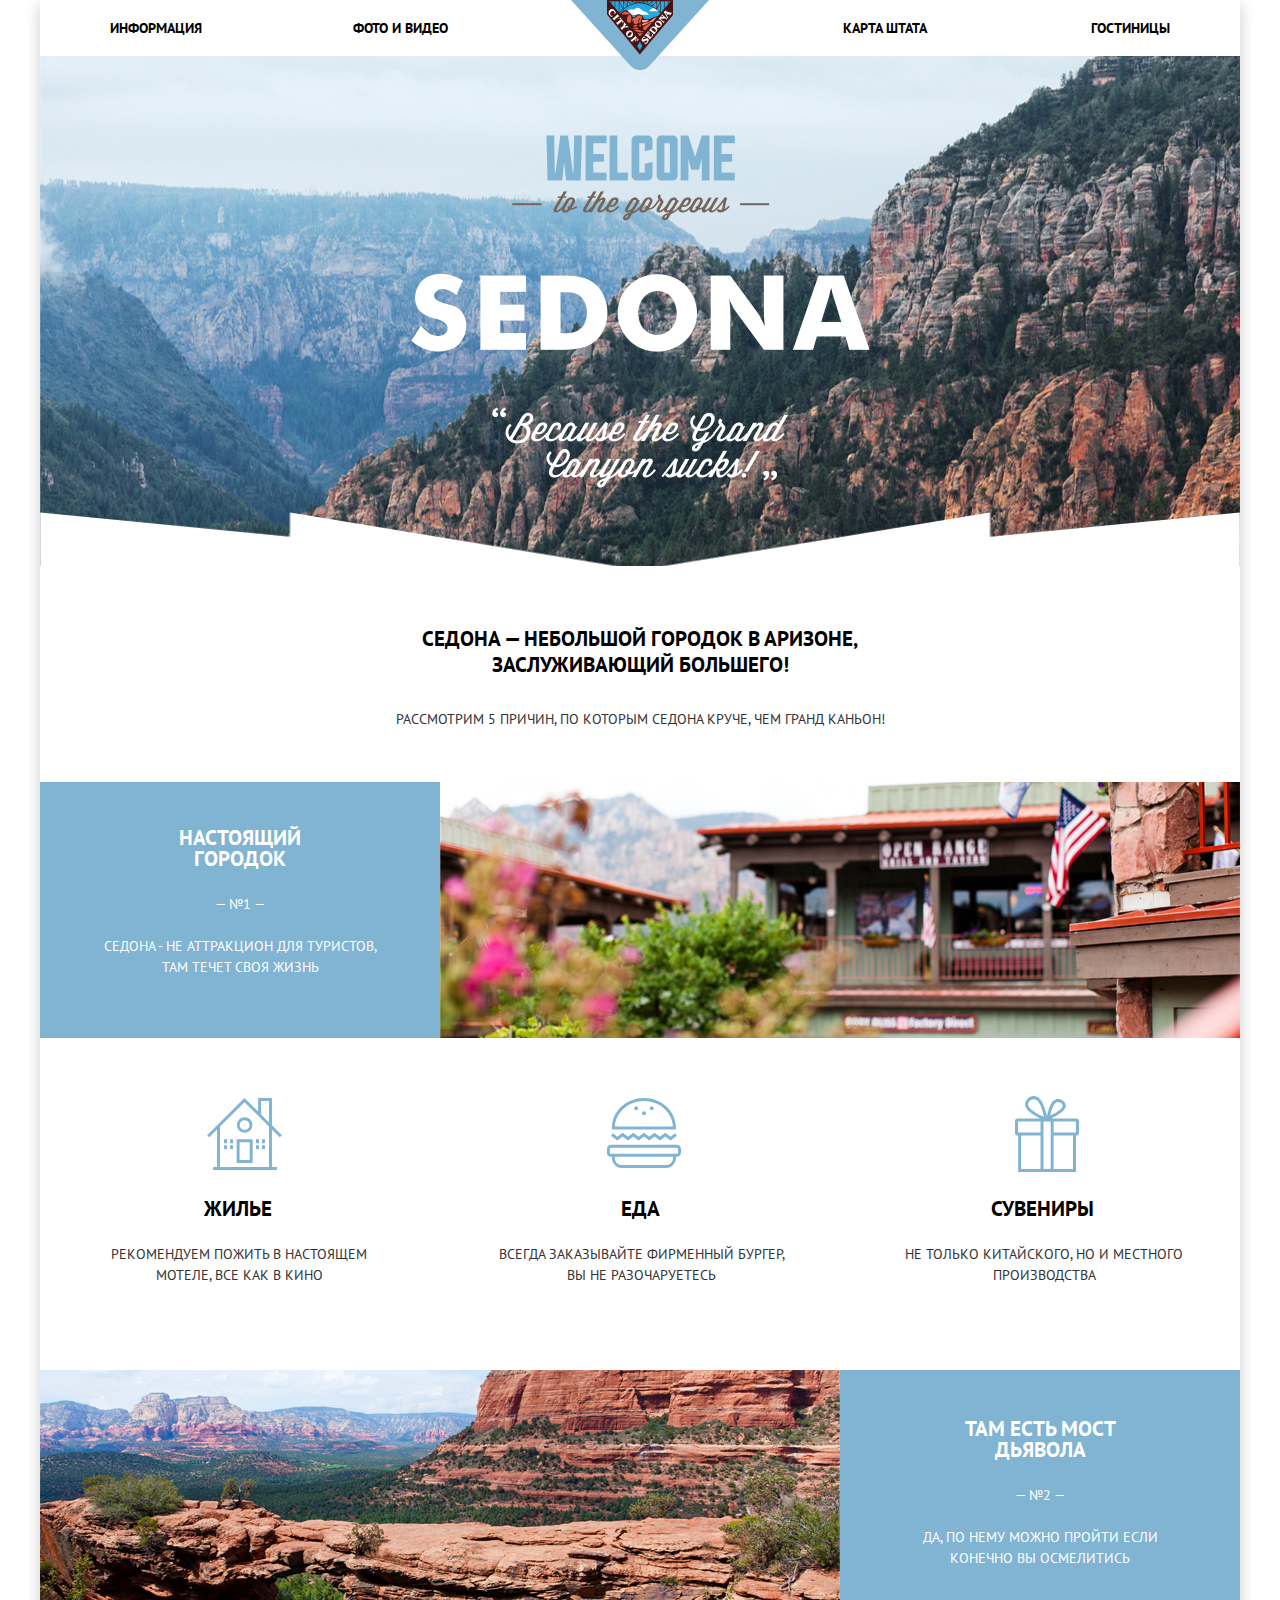
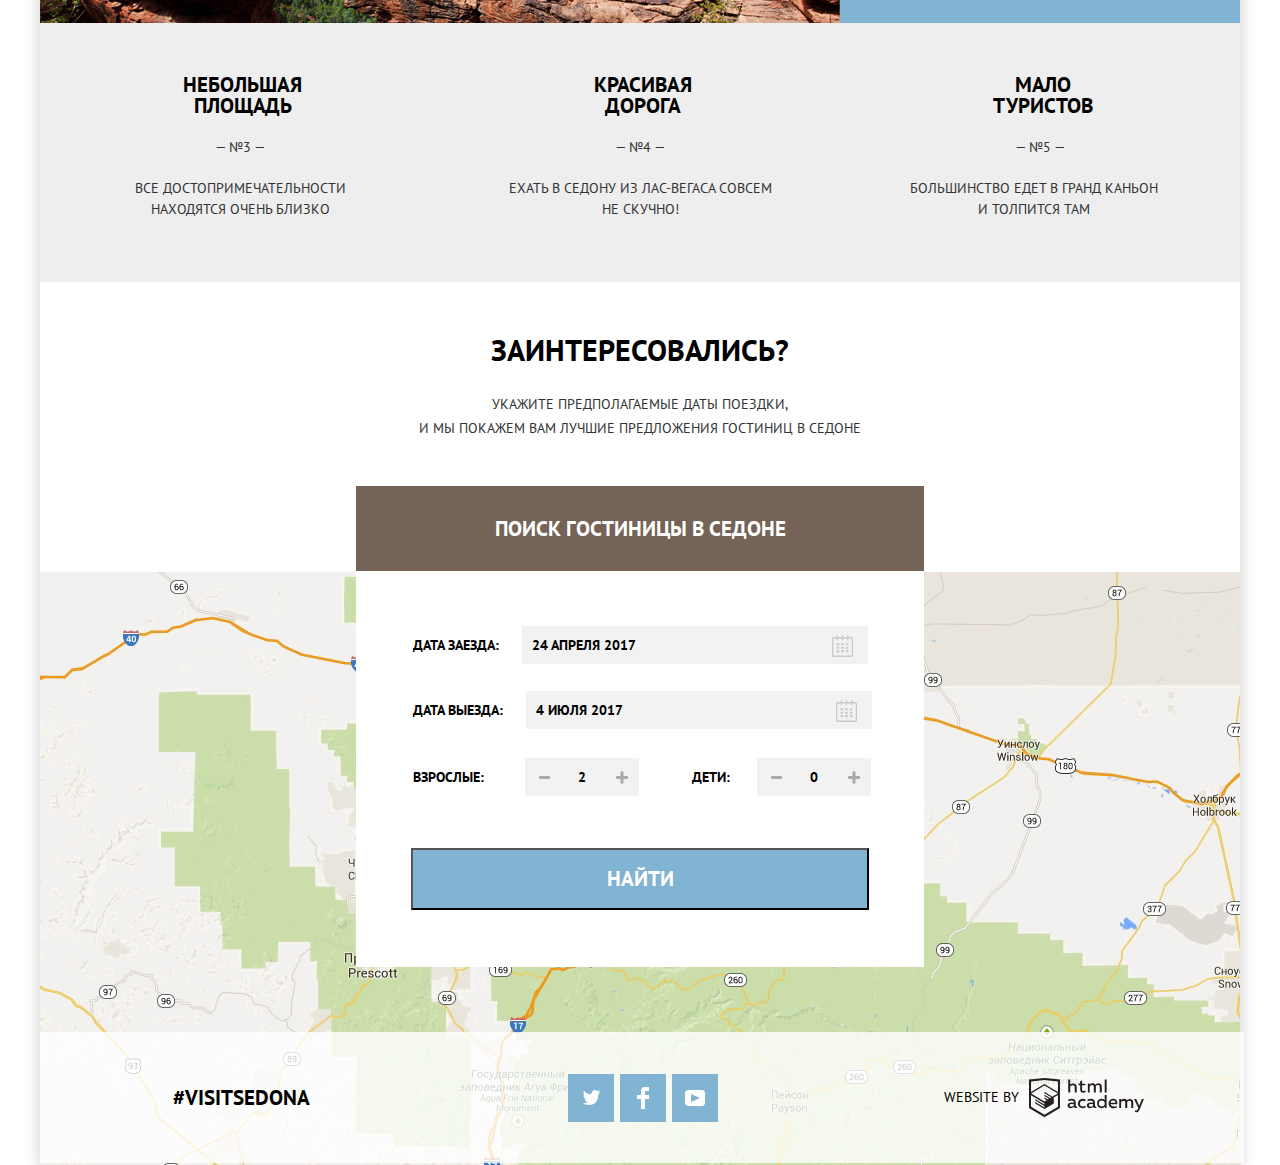
==== commit b4aae8dd: "Update index.html" ====
--- a/index.html
+++ b/index.html
@@ -37,7 +37,7 @@
                <span class="feature-city-number">— №1 —</span>
                <p class="feature-city-text">седона - не аттракцион для туристов, там течет своя жизнь</p>
             </div>
-            <div class="feature-city-picture" width="800" height="256" aria-label="Местная жизнь"></div>
+            <div class="feature-city-picture" aria-label="Местная жизнь"></div>
          </div>
          <div class="feature-item-info">
             <div class="feature-item feature-item-house" >
@@ -54,7 +54,7 @@
             </div>
          </div>
          <div class="feature-second-info" >
-            <div class="feature-second-canyon-picture" width="800" height="256" aria-label="Мост дьявола"></div>
+            <div class="feature-second-canyon-picture" aria-label="Мост дьявола"></div>
             <div class="feature-second-canyon">
                <h3 class="feature-second-canyon-title">там есть мост дьявола</h3>
                <span class="feature-second-canyon-number">— №2 —</span>
--- a/css/style.css
+++ b/css/style.css
@@ -92,7 +92,7 @@
    min-height: 510px;
    background: url("../img/polygon.png") 50% 101% no-repeat, 
    url("../img/welcome.png") 50% 50% no-repeat, 
-   url("../img/first.jpg") 0 20% no-repeat;
+   #517ca4  url("../img/first.jpg") 0 20% no-repeat;
    margin-bottom: 60px;
 }
 
@@ -410,7 +410,7 @@
    -webkit-box-align: center;
        -ms-flex-align: center;
            align-items: center;
-   padding-top: 41px;
+   padding-top: 55px;
 }
 
 .hotel-form-label {
@@ -475,13 +475,18 @@
    border: 2px solid #e5e5e5;
 }
 
+.hotel-form-wrapper {
+   position: relative;
+}
 
 .hotel-form-item-calendar-btn {
    position: absolute;
    border: none;
    width: 21;
    height: 22;
-   right: 58px;
+   right: 9px;
+   top: 6px;
+   line-height: 38px;
    background-color: transparent;
 }
 
@@ -504,7 +509,7 @@
    -webkit-box-align: center;
        -ms-flex-align: center;
            align-items: center;
-   padding-top: 10px;
+   padding-top: 21px;
 }
 
 .hotel-form-item-info {
@@ -658,7 +663,7 @@
    text-transform: uppercase;
    background-color: #81b3d2;
    font-weight: 700;
-   margin-top: 42px;
+   margin-top: 44px;
    padding: 16px 48px;
    width: 458px;
 }
@@ -845,6 +850,15 @@
       -moz-user-select: none;
        -ms-user-select: none;
            user-select: none;
+}
+
+.filter-input-checkbox:disabled {
+
+}
+
+.filters-options-item input:disabled + label {
+    color: #6a6a6a;
+    cursor: inherit;
 }
 
 .filter-input-checkbox:checked+label::after {
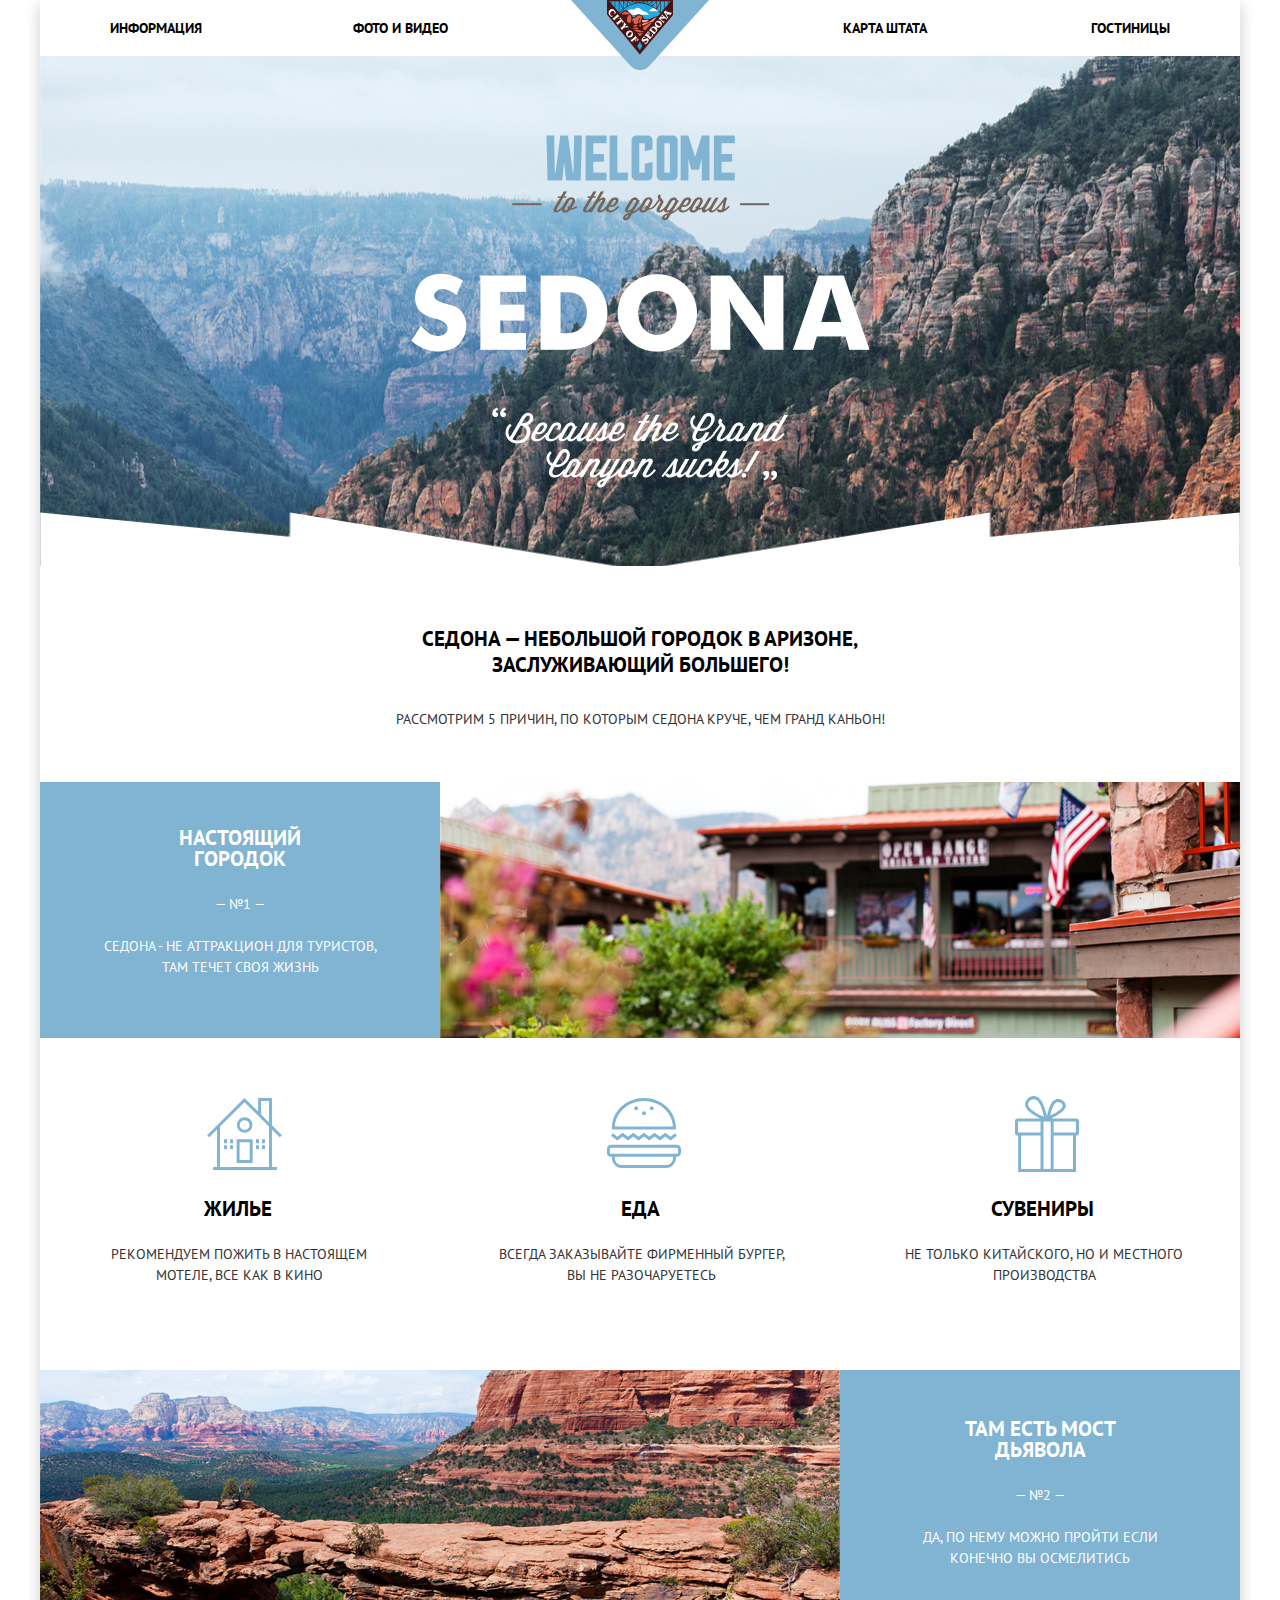
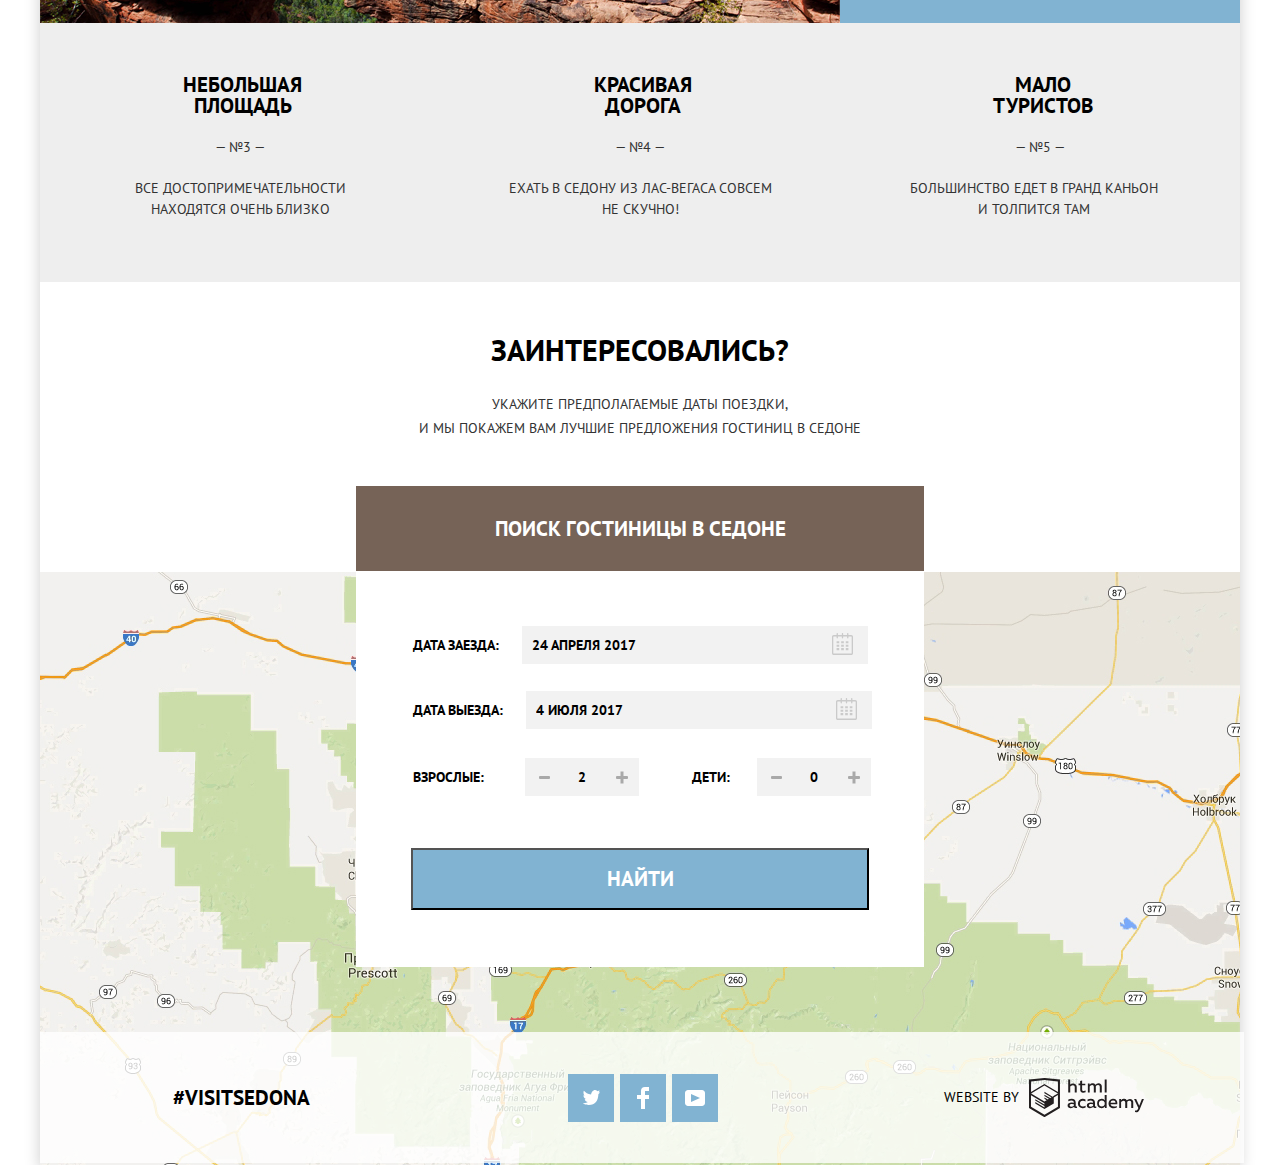
==== commit 3969f8c7: "Update index.html" ====
--- a/index.html
+++ b/index.html
@@ -104,7 +104,7 @@
                         <div class="hotel-form-wrapper">
                         <input class="hotel-form-input input2" type="text" name="date-departure"  id="date-departure" placeholder="4 июля 2017" aria-label="Календарь">
                         <button class="hotel-form-item-calendar-btn" type="button" name="calendar">
-                           <svg class="hotel-form-item-calendar-departure" xmlns="http://www.w3.org/2000/svg" height="22" viewBox="0 0 21 22">
+                           <svg class="hotel-form-item-calendar-departure" xmlns="http://www.w3.org/2000/svg" width="21" height="22" viewBox="0 0 21 22">
                               <path d="M19.251 2.025h-2.845V.648c0-.381-.294-.689-.656-.689-.363 0-.656.308-.656.689v1.377h-3.938V.648c0-.381-.294-.689-.655-.689-.363 0-.657.308-.657.689v1.377H5.906V.648c0-.381-.294-.689-.656-.689-.363 0-.657.308-.657.689v1.377H1.75C.784 2.025 0 2.847 0 3.862v16.302C0 21.179.784 22 1.75 22h17.501c.966 0 1.749-.821 1.749-1.836V3.862c0-1.015-.783-1.837-1.749-1.837zm.437 18.139a.448.448 0 0 1-.437.459H1.75a.45.45 0 0 1-.438-.459V3.862a.45.45 0 0 1 .438-.459h2.844v1.378c0 .381.294.689.657.689.362 0 .656-.308.656-.689V3.403h3.938v1.378c0 .381.294.689.657.689.361 0 .655-.308.655-.689V3.403h3.938v1.378c0 .381.293.689.656.689.362 0 .656-.308.656-.689V3.403h2.845c.241 0 .437.206.437.459v16.302z"/>
                               <path d="M4.594 8.225h2.625v2.066H4.594zM4.594 11.668h2.625v2.067H4.594zM4.594 15.112h2.625v2.066H4.594zM9.188 15.112h2.625v2.066H9.188zM9.188 11.668h2.625v2.067H9.188zM9.188 8.225h2.625v2.066H9.188zM13.781 15.112h2.625v2.066h-2.625zM13.781 11.668h2.625v2.067h-2.625zM13.781 8.225h2.625v2.066h-2.625z"/>
                            </svg>
--- a/css/style.css
+++ b/css/style.css
@@ -172,7 +172,7 @@
 
 .feature-city-picture {
    width: 800px;
-   background: url("../img/hotel.jpg") 50% 51%;
+   background: #517ca4 url("../img/hotel.jpg") 50% 51%;
 }
 
 .feature-item-info {
@@ -281,7 +281,7 @@
 
 .feature-second-canyon-picture {
    width: 800px;
-   background-image: url("../img/canyon.jpg");
+   background: #517ca4 url("../img/canyon.jpg");
 }
 
 .feature-second-item-info {
@@ -486,7 +486,6 @@
    height: 22;
    right: 9px;
    top: 6px;
-   line-height: 38px;
    background-color: transparent;
 }
 
@@ -827,7 +826,7 @@
    display: -webkit-box;
    display: -ms-flexbox;
    display: flex;
-   background-image: url("../img/filter.jpg");
+   background:#517ca4 url("../img/filter.jpg");
    height: 215px;
    color: #ffffff;
 }
@@ -852,13 +851,15 @@
            user-select: none;
 }
 
+
 .filter-input-checkbox:disabled {
-
-}
-
-.filters-options-item input:disabled + label {
-    color: #6a6a6a;
-    cursor: inherit;
+   color: #6a6a6a;
+   cursor: inherit;
+}
+
+.filters-options-label::after {
+   color: #6a6a6a;
+   cursor: inherit;
 }
 
 .filter-input-checkbox:checked+label::after {
@@ -1200,6 +1201,7 @@
    color: #333333;
    width: 142px;
    display: inline-block;
+   vertical-align: top;
 }
 
 .catalog-item-price {
